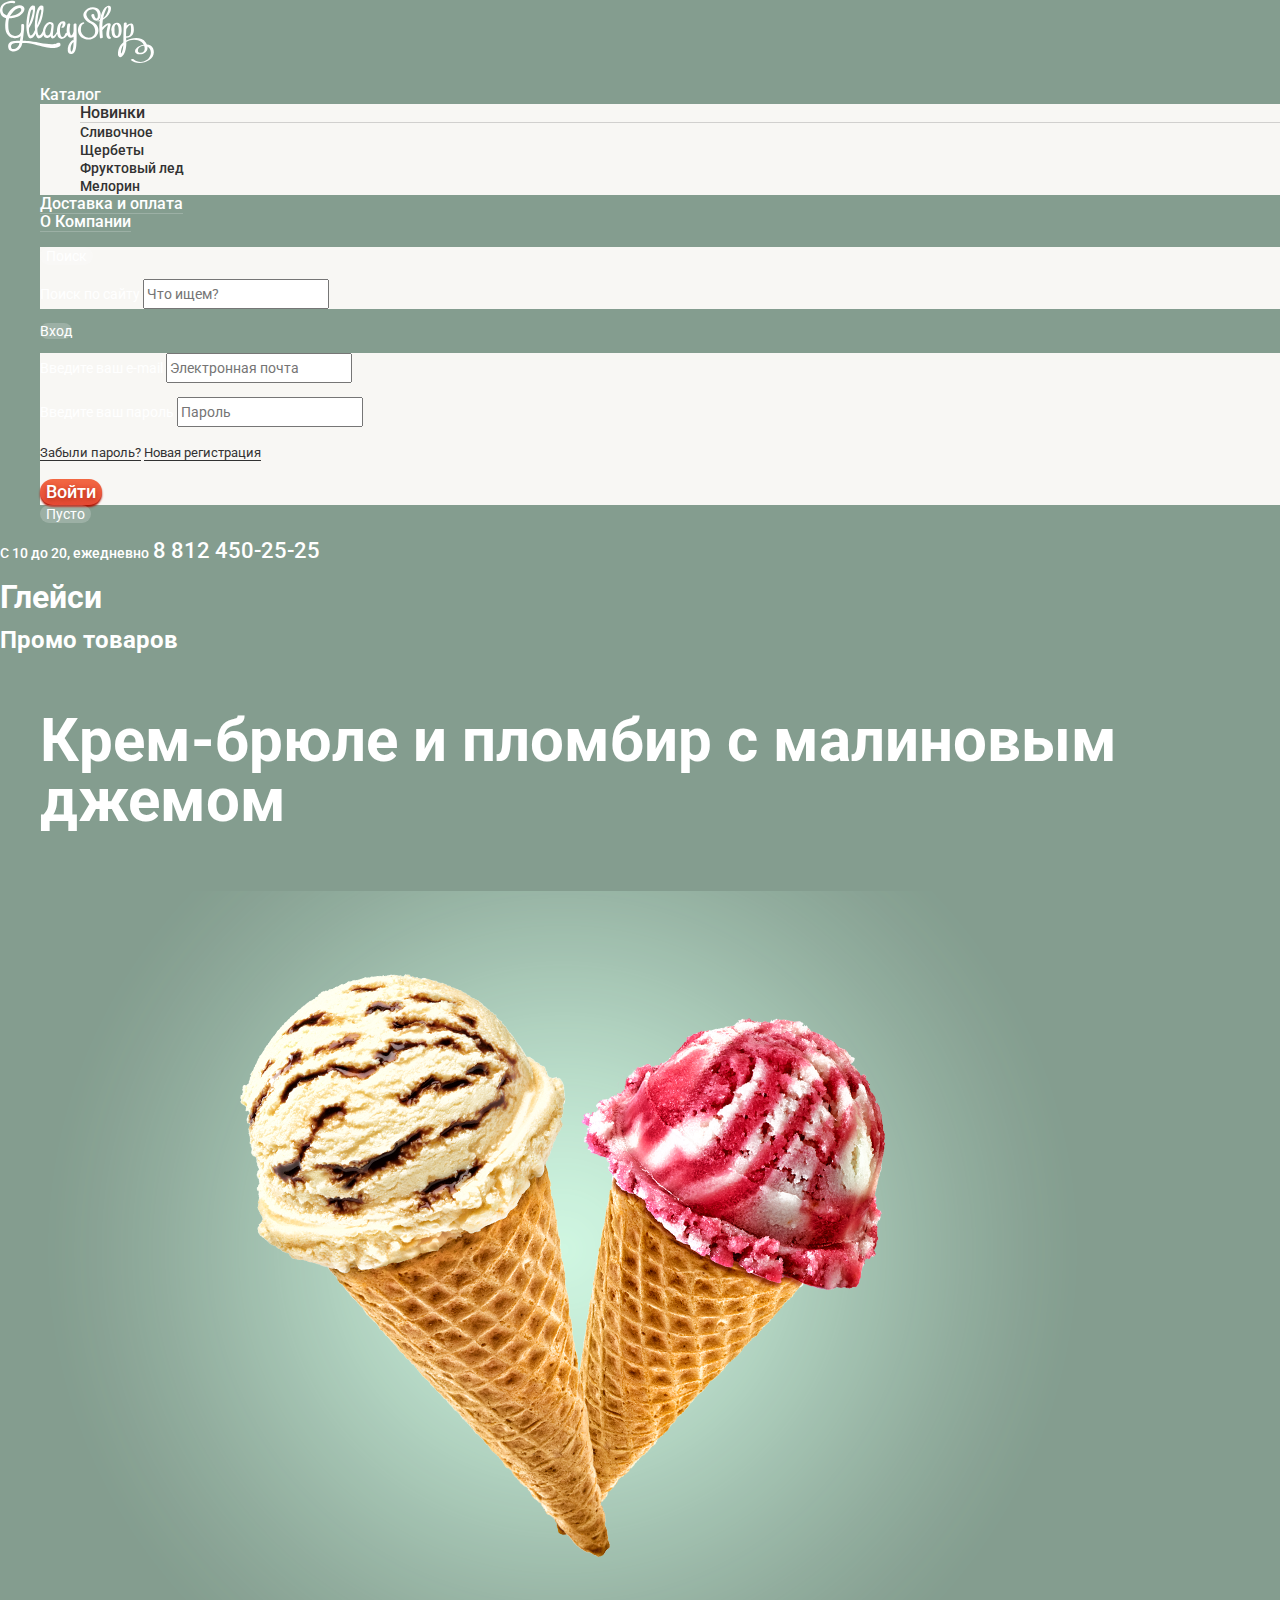
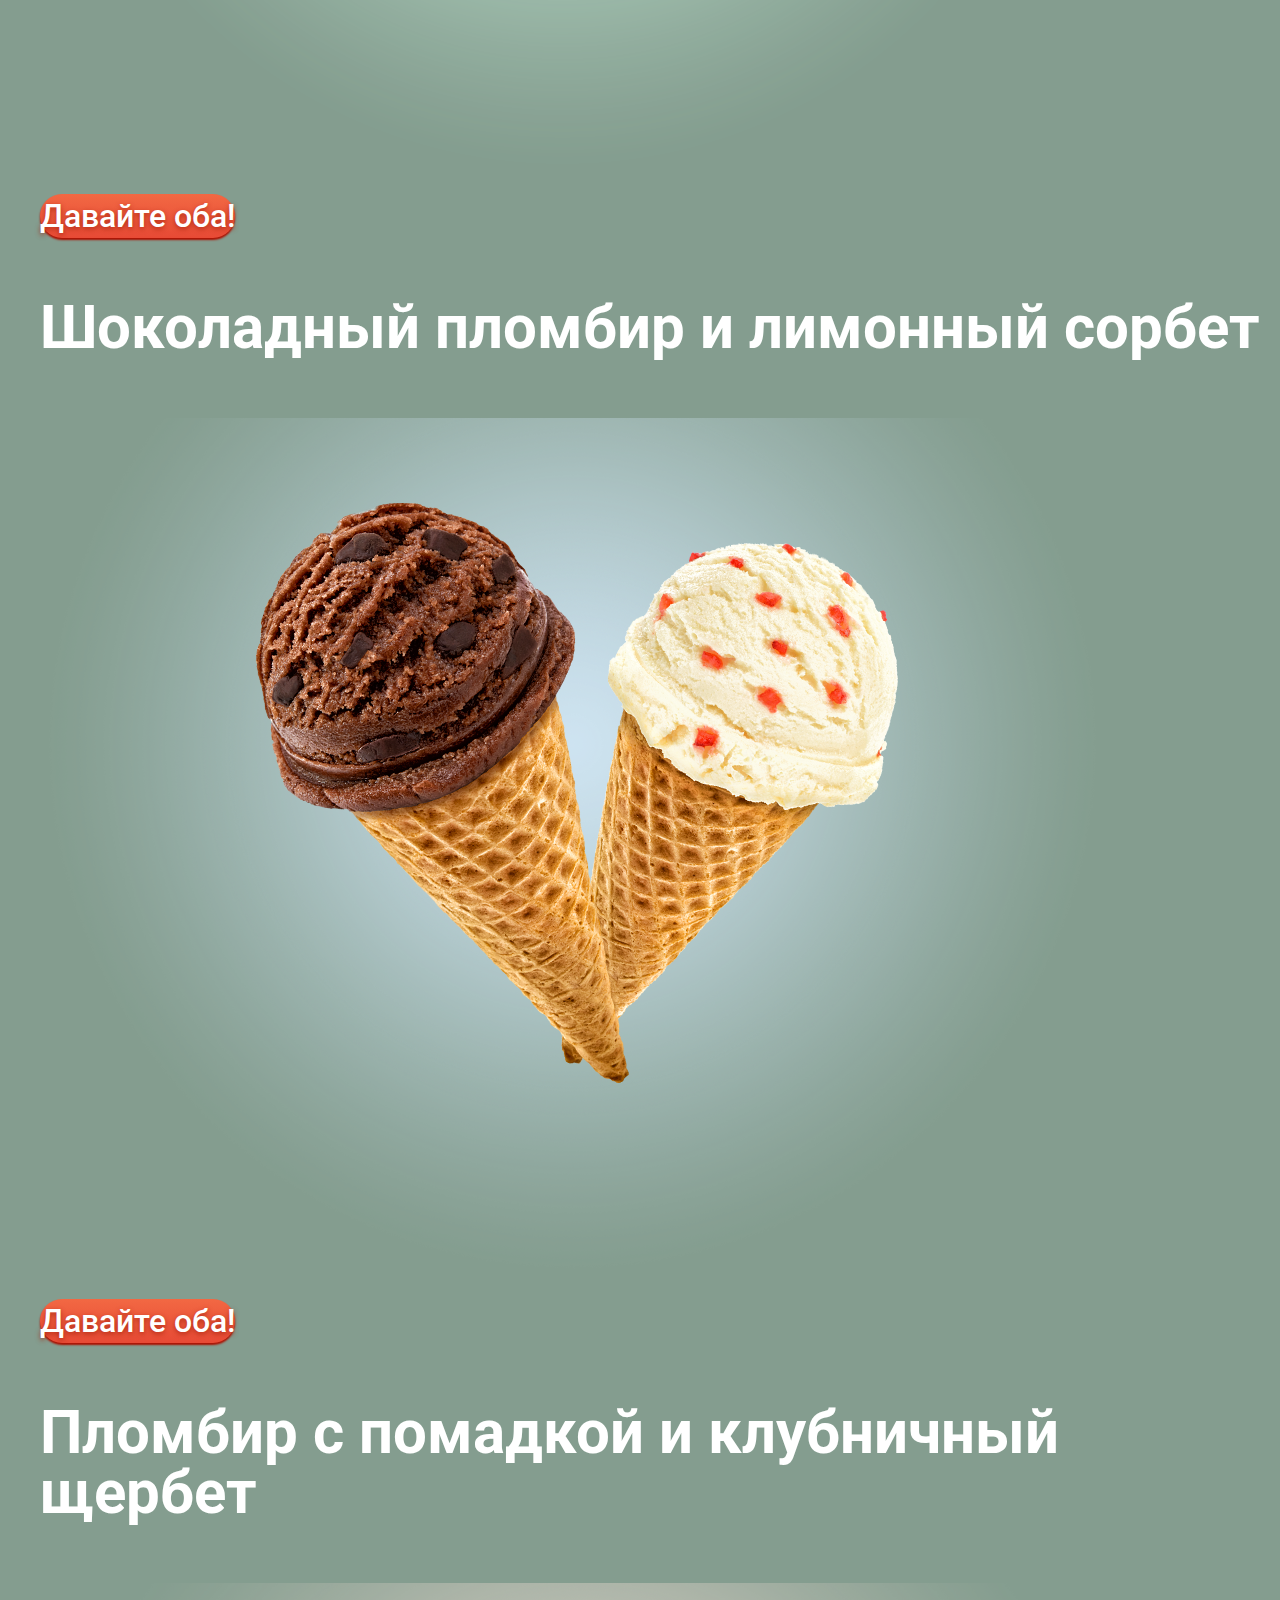
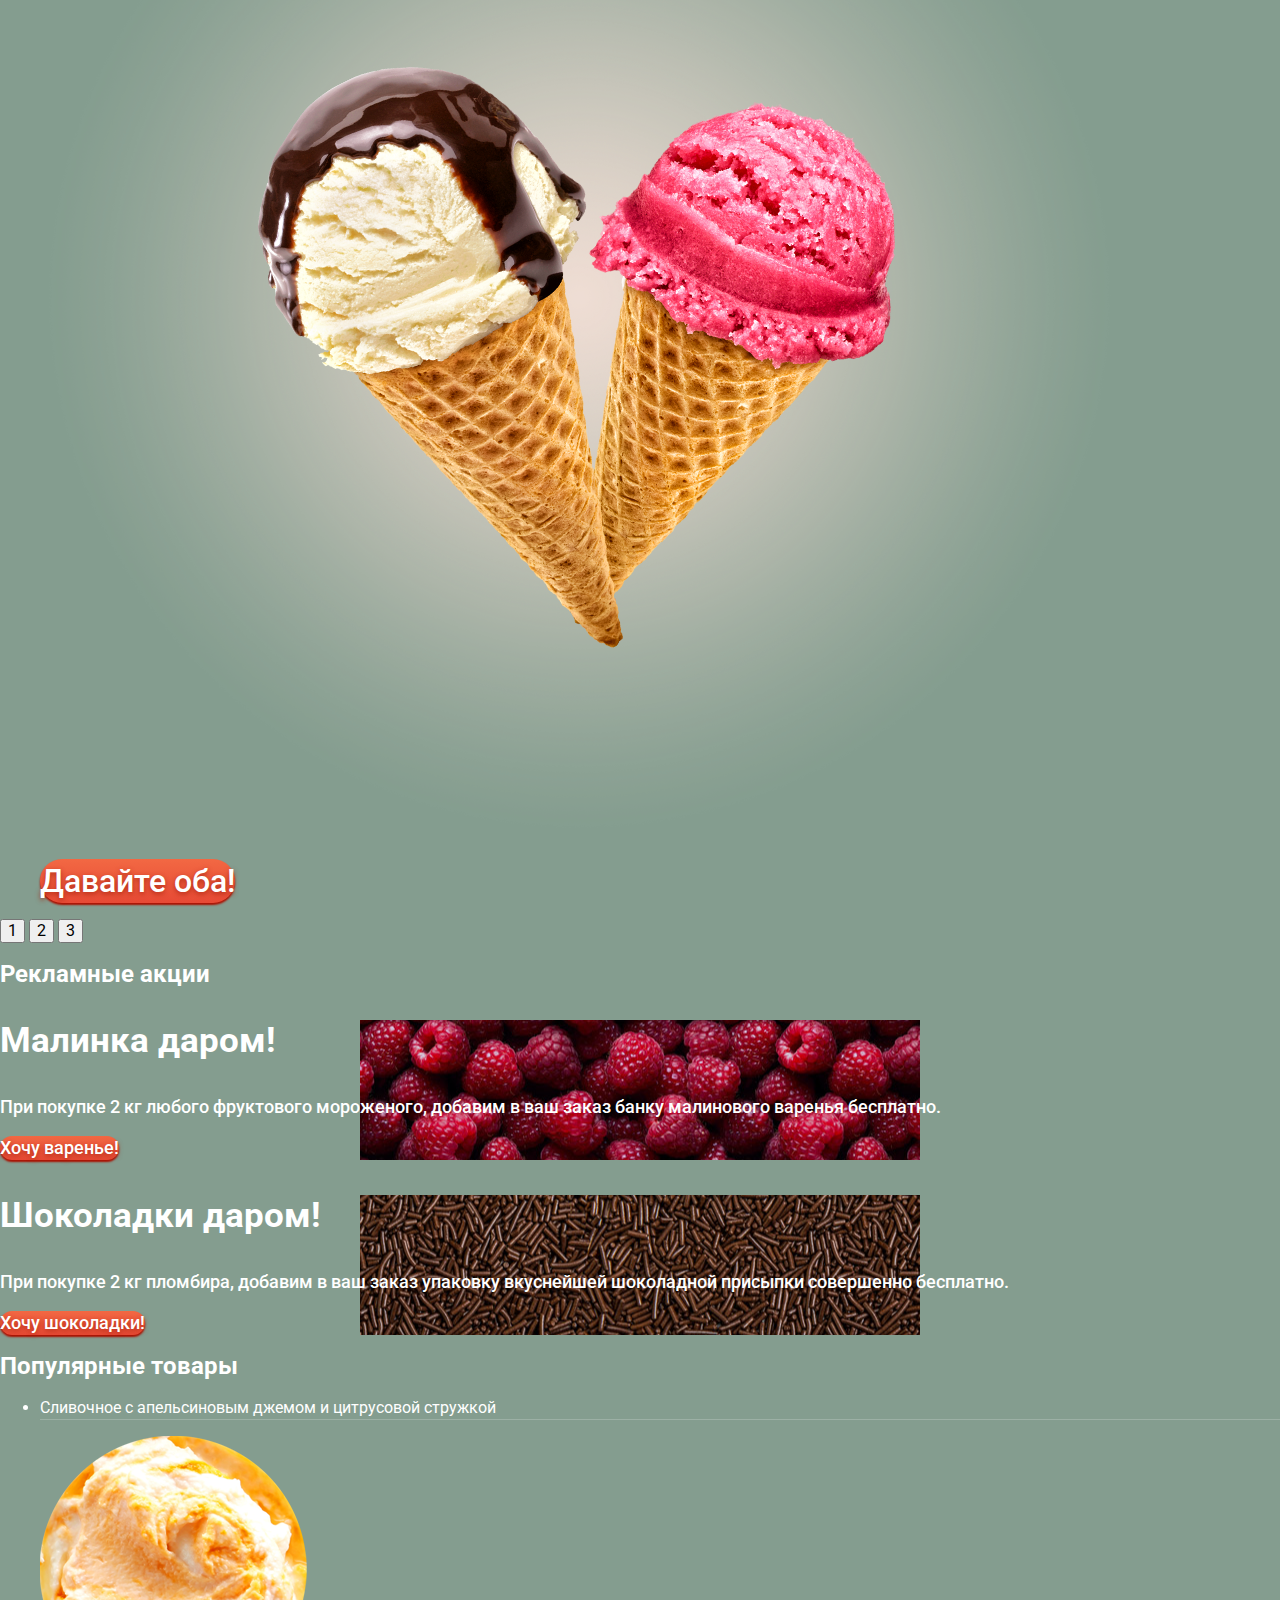
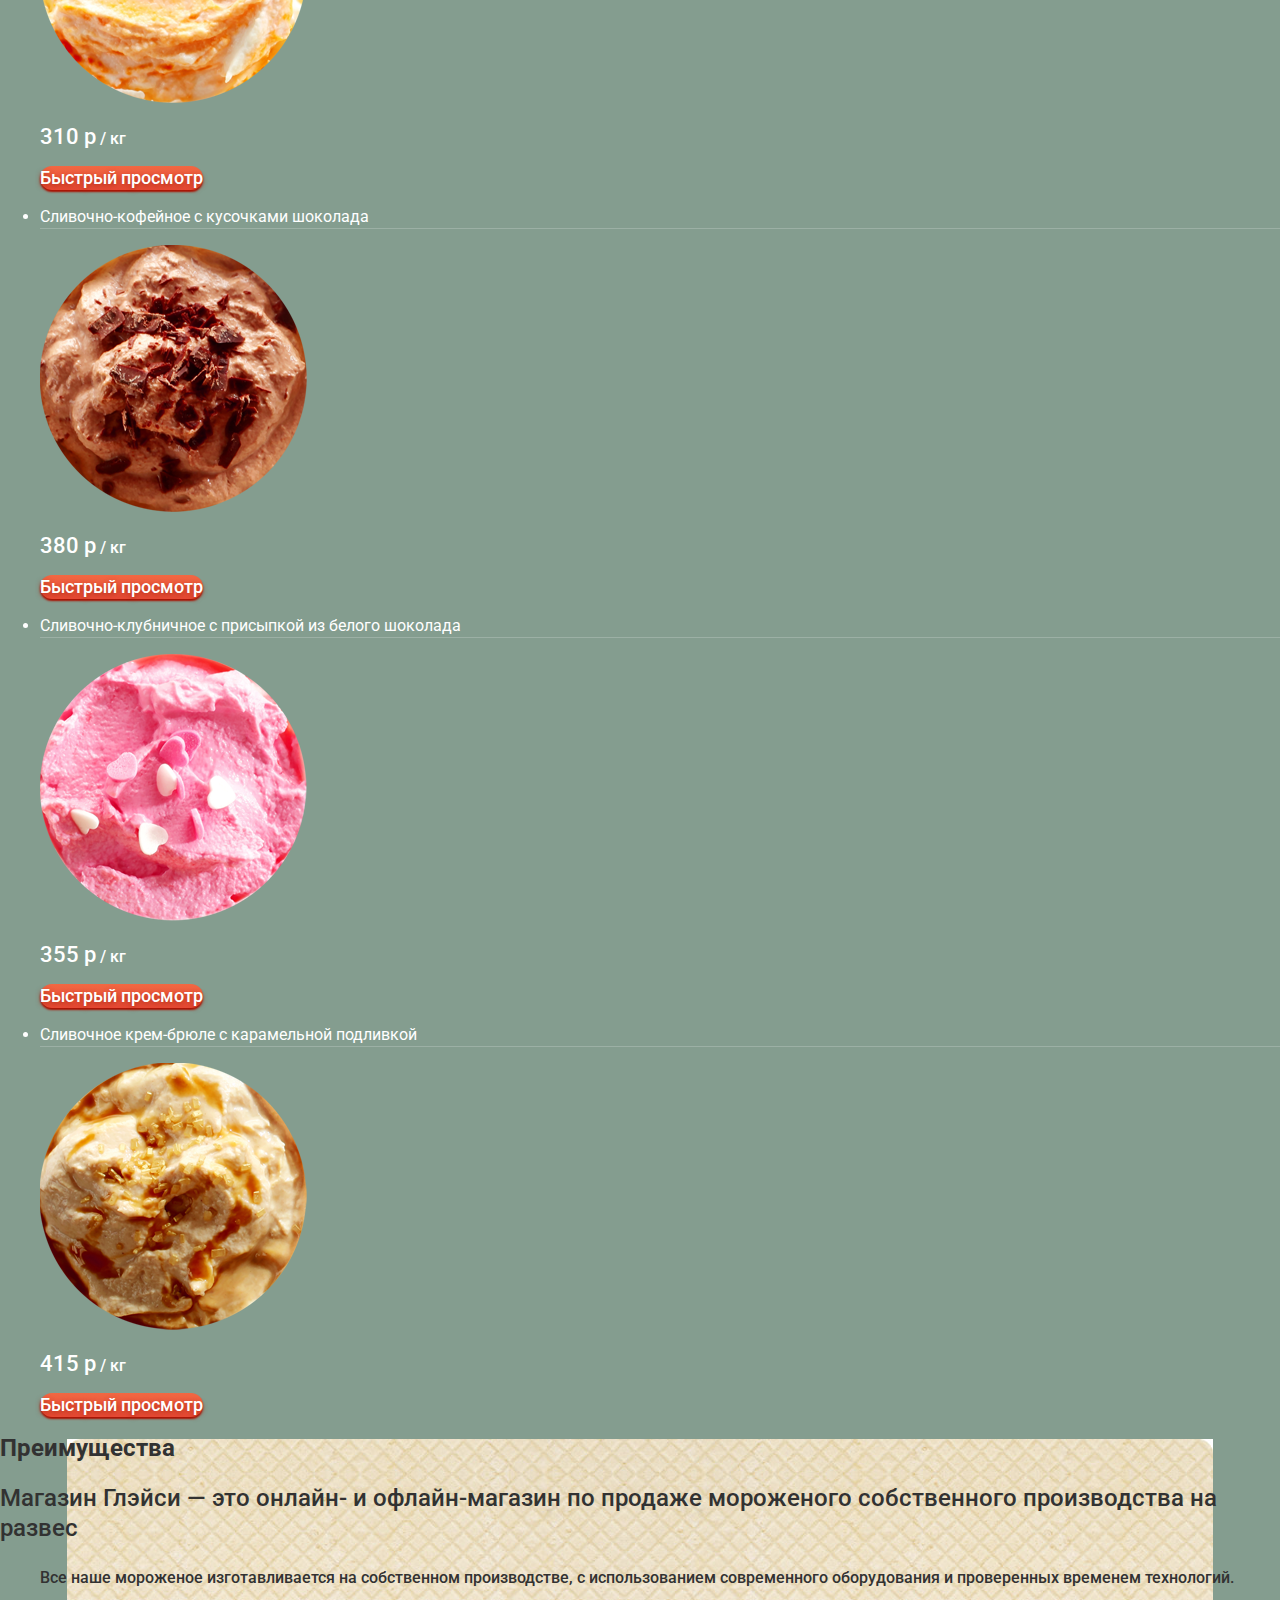
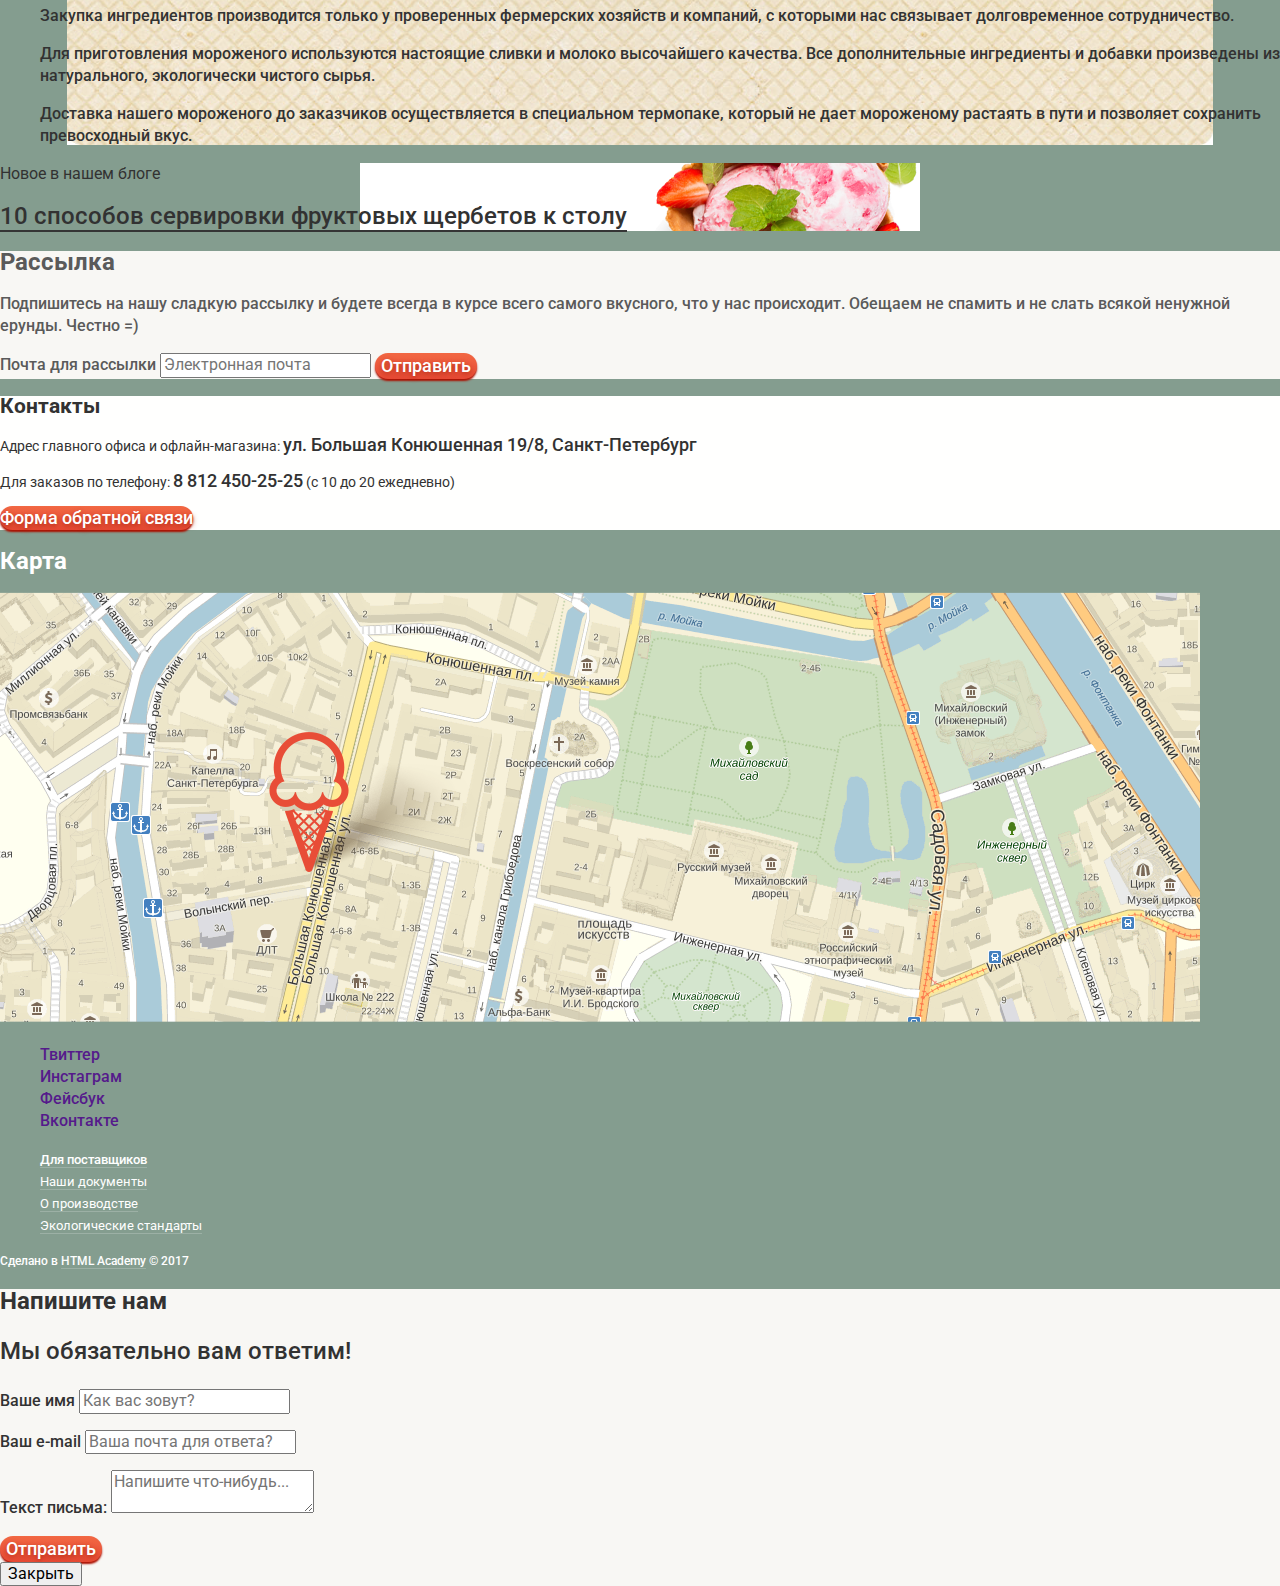
==== index.html @ fb6287eb "base style's for index.html" ====
<!DOCTYPE html>
<html lang="ru">
<head>
	<meta charset="UTF-8">
	<title>Глейси</title>
  <link href="https://fonts.googleapis.com/css?family=Roboto:400,500&amp;subset=cyrillic" rel="stylesheet"> 
  <link href="css/normalize.css" rel="stylesheet">
  <link href="css/style.css" rel="stylesheet">
</head>
<body>
	<header class="main-header">
    <a class="main-header-logo">
      <img src="img/svg/logo.svg" width="154" height="64" alt="Логотип сайта Глейси">
    </a>
    <nav class="main-menu">
      <ul class="site-navigation">
          <li>
            <a href="#">Каталог</a>
            <ul class="catalog-navigation">
              <li class="new">Новинки</li>
              <li><a href="#">Сливочное</a></li>
              <li><a href="#">Щербеты</a></li>
              <li><a href="#">Фруктовый лед</a></li>
              <li><a href="#">Мелорин</a></li>
            </ul>
          </li>
        <li><a href="#">Доставка и оплата</a></li>
        <li><a href="#">О Компании</a></li>
      </ul>
      <ul class="user-navigation">
        <li>
          <form class="search-form" action="#" method="get">
          <button class="button-search" type="submit">Поиск</button>
          <p>
            <label class="visually-hidden" for="site-search">Поиск по сайту</label>
            <input type="search" id="site-search" placeholder="Что ищем?" name="search">
          </p>
        </form>
        </li>
        <li>
          <a class="login-link" href="#">Вход</a>
          <form class="login-form" action="#" method="post">
            <p>
              <label class="visually-hidden" for="login-email">Введите ваш e-mail</label>
              <input type="email" id="login-email" name="e-mail" placeholder="Электронная почта">
            </p>
            <p>
              <label class="visually-hidden" for="login-password">Введите ваш пароль</label>
              <input type="password" id="login-password" name="password" placeholder="Пароль">
            </p>
            <p class="login-help">
              <a class="login-restore" href="#">Забыли пароль?</a>
              <a class="login-registr" href="#">Новая регистрация</a>
            </p>
            <button class="button" type="submit">Войти</button>
          </form>
        </li>
        <li><button class="button-cart" type="button">Пусто</button></li>
      </ul>
    </nav>
    <p class="phone-info">
      <span class="text-normal">С 10 до 20, ежедневно</span>
      <span class="text-uppercase">8 812 450-25-25</span>
    </p>
	</header>
  <main>
    <h1 class="visually-hidden">Глейси</h1>

    <section class="promo-slider">
      <h2 class="visually-hidden">Промо товаров</h2>
      <ul class="slider-list">
        <li class="slider-item">
          <h3>Крем-брюле и пломбир с малиновым джемом</h3>
          <p class="slider-image">
            <img src="img/icecream-slider-1.png" width="1045" height="881" alt="Изображение Крем-брюле и пломбира с малиновым джемом">
          </p>
          <a class="button" href="#">Давайте оба!</a>
        </li>
        <li class="slider-item">
          <h3>Шоколадный пломбир и лимонный сорбет</h3>
          <p class="slider-image">
            <img src="img/icecream-slider-2.png" width="1065" height="859" alt="Изображение Шоколадного пломбира и лимонного сорбета">
          </p>
          <a class="button" href="#">Давайте оба!</a>
        </li>
        <li class="slider-item">
          <h3>Пломбир с помадкой и клубничный щербет</h3>
          <p class="slider-image">
            <img src="img/icecream-slider-3.png" width="1079" height="854" alt="Изображение Пломбира с помадкой и клубничного щербета">
          </p>
          <a class="button" href="#">Давайте оба!</a>
        </li>
      </ul>
      <div class="slider-buttons">
        <button type="button" class="slider-button slider-button--active">
          <span class="visually-hidden">1</span>
        </button>
        <button type="button" class="slider-button">
          <span class="visually-hidden">2</span>
        </button>
        <button type="button" class="slider-button">
          <span class="visually-hidden">3</span>
        </button>
      </div>
    </section>

    <section class="advertising">
      <h2 class="visually-hidden">Рекламные акции</h2>

      <section class="advertising-raspberry">
        <h3>Малинка даром!</h3>
        <p class="advertising-info">
          При покупке 2 кг любого фруктового мороженого, добавим в ваш заказ банку малинового варенья бесплатно.
        </p>
        <a class="button" href="#">Хочу варенье!</a>
      </section>

      <section class="advertising-chocolate">
        <h3>Шоколадки даром!</h3>
        <p class="advertising-info">
          При покупке 2 кг пломбира, добавим в ваш заказ упаковку вкуснейшей шоколадной присыпки совершенно бесплатно.
        </p>
        <a class="button" href="#">Хочу шоколадки!</a>
      </section>

    </section>

    <section class="popular-items">
      <h2 class="visually-hidden">Популярные товары</h2>
      <ul class="popular-items-list">
        <li class="popular-item">
          <h3>Сливочное с апельсиновым джемом и цитрусовой стружкой</h3>
          <img src="img/popular-item-1.png" width="267" height="267" alt="Изображение мороженого">
          <p class="popular-item-info"> <span class="text-uppercase">310 р</span> / кг</p>
          <a class="hidden button" href="#">Быстрый просмотр</a>
        </li>
        <li class="popular-item">
          <h3>Сливочно-кофейное с кусочками шоколада</h3>
          <img src="img/popular-item-2.png" width="267" height="267" alt="Изображение мороженого">
          <p class="popular-item-info"> <span class="text-uppercase">380 р</span> / кг</p>
          <a class="hidden button" href="#">Быстрый просмотр</a>
        </li>
        <li class="popular-item">
          <h3>Сливочно-клубничное с присыпкой из белого шоколада</h3>
          <img src="img/popular-item-3.png" width="267" height="267" alt="Изображение мороженого">
          <p class="popular-item-info"> <span class="text-uppercase">355 р</span> / кг</p>
          <a class="hidden button" href="#">Быстрый просмотр</a>
        </li>
        <li class="popular-item">
          <h3>Сливочное крем-брюле с карамельной подливкой</h3>
          <img src="img/popular-item-4.png" width="267" height="267" alt="Изображение мороженого">
          <p class="popular-item-info"> <span class="text-uppercase">415 р</span> / кг</p>
          <a class="hidden button" href="#">Быстрый просмотр</a>
        </li>
      </ul>
    </section>

    <section class="features">
      <h2 class="visually-hidden">Преимущества</h2>
      <p class="features-title"> Магазин Глэйси — это онлайн- и офлайн-магазин по продаже мороженого собственного производства на развес</p>
      <ul class="features-list">
        <li class="features-item">
          <p class="features-info">Все наше мороженое изготавливается на собственном производстве, с использованием современного оборудования и проверенных временем технологий.</p>
        </li>
        <li class="features-item">
          <p class="features-info">Закупка ингредиентов  производится только у проверенных фермерских хозяйств и компаний, с которыми нас связывает долговременное сотрудничество.</p>
        </li>
        <li class="features-item">
          <p class="features-info">Для приготовления мороженого используются настоящие сливки и молоко высочайшего качества. Все дополнительные ингредиенты и добавки произведены из натурального, экологически чистого сырья.</p>
        </li>
        <li class="features-item">
          <p class="features-info">Доставка нашего мороженого до заказчиков осуществляется в специальном термопаке, который не дает мороженому растаять в пути и позволяет сохранить превосходный вкус.</p>
        </li>
      </ul>
    </section>

    <section class="news">
      <h3> Новое в нашем блоге</h3>
      <p class="news-item">
        <a href="#">10 способов сервировки фруктовых щербетов к столу</a>
      </p>
    </section>

    <section class="mailing">
      <h2 class="visually-hidden">Рассылка</h2>
      <p class="mailing-promo">
        Подпишитесь на нашу сладкую рассылку и будете всегда в курсе всего самого вкусного, что у нас происходит. Обещаем не спамить и не слать всякой ненужной ерунды. Честно =) 
      </p>
      <form class="mailing-form" action="#" method="post">
          <label class="visually-hidden" for="mailing-email">Почта для рассылки</label>
          <input type="email" id="mailing-email" name="e-mail" placeholder="Электронная почта">
        <button class="button" type="submit">Отправить</button>
      </form>
    </section>

    <section class="contacts">
      <h2 class="visually-hidden">Контакты</h2>
      <p class="contacts-address">
        Адрес главного офиса
        и офлайн-магазина:
        <span class="text-uppercase">ул. Большая Конюшенная 19/8, Санкт-Петербург</span>
      </p>
      <p class="contacts-phone">
        Для заказов по телефону:
        <span class="text-uppercase">8 812 450-25-25</span>
        (с 10 до 20 ежедневно)
      </p>
      <p class="feedback-button">
        <a class="button" href="#">Форма обратной связи</a>
      </p>
    </section>

    <section class="map">
      <h2 class="visually-hidden">Карта</h2>
      <p>
        <img src="img/map.png" width="1200" height="430" alt="Карта офиса и офлайн-магазина по адресу: ул. Большая Конюшенная 19/8, Санкт-Петербург">
      </p>
    </section>
  </main>
  <footer class="main-footer">

    <div class="footer-social">
      <ul>
        <li>
          <a href="">
            <span class="visually-hidden">Твиттер</span>
          </a>
        </li>
        <li>
          <a href="">
            <span class="visually-hidden">Инстаграм</span>
          </a>
        </li>
        <li>
          <a href="">
            <span class="visually-hidden">Фейсбук</span>
          </a>
        </li>
        <li>
          <a href="">
            <span class="visually-hidden">Вконтакте</span>
          </a>
        </li>
      </ul>
    </div>

    <div class="about-us">
      <ul>
        <li>
          <a class="heart" href="#">Для поставщиков</a>
        </li>
        <li>
          <a href="#">Наши документы</a>
        </li>
        <li>
          <a href="#">О производстве</a>
        </li>
        <li>
          <a href="#">Экологические стандарты</a>
        </li>
      </ul>
    </div>

    <p class="copyright">
      <span>Сделано в <a href="https://htmlacademy.ru">HTML Academy</a> © 2017</span>
    </p>

  </footer>

  <section class="modal modal-write-us">
    <h2 class="visually-hidden"> Напишите нам</h2>
    <p class="write-us-slogan">Мы обязательно вам ответим!</p>
    <form class="write-us-form" action="https://echo.htmlacademy.ru" method="post">
      <p>
        <label class="visually-hidden" for="write-us-name">Ваше имя</label>
        <input type="text" id="write-us-name" name="username" placeholder="Как вас зовут?">
      </p>
      <p>
        <label class="visually-hidden" for="write-us-email">Ваш e-mail</label>
        <input type="email" id="write-us-email" name="e-mail" placeholder="Ваша почта для ответа?">
      </p>
      <p>
        <label for="write-us-comment">Текст письма:</label>
            <textarea class="write-us-comment" id="write-us-comment" placeholder="Напишите что-нибудь..."></textarea>
      </p>
      <button class="button" type="submit">Отправить</button>
    </form>
    <button class="modal-close" type="button"><span class="visually-hidden">Закрыть</span></button>
  </section>
</body>
</html>
---- css/style.css ----
body {
	margin: 0;
	padding: 0;

	font-family: "Roboto", "Arial", sans-serif;
	font-size: 16px;
	line-height: 22px;
	font-weight: 500;
	color: #ffffff;

	background-color: #849d8f;
}

a {
	text-decoration: none;
}

.button {
  display: inline-block;

	font: inherit;
	font-size: 18px;
  font-weight: 500;
	line-height: 24px;
	text-align: center;
  vertical-align: middle;
	text-shadow: 0px 2px 5px rgba(160, 32, 11, 0.76);
	color: #ffffff;

	background-color: #eb573b;
	background-image: linear-gradient(to top, rgb(231,74,53) 0%, rgb(242,104,67) 100%);
	box-shadow: 0px 2px 2px 0px #ac1000;
  
  border: none;
	border-radius: 25px;

  box-sizing: border-box;
}

.button:focus,
.button:hover {
	background-color: #ef7661;
	background-image: linear-gradient(to top, #ec6f5e 0%, #f58669 100%);
	box-shadow: 0px 2px 2px 0px #ac1000;
}

.button:active {
	background-color: #eb573b;
	background-image: linear-gradient(to top, rgb(242,104,67) 0%, rgb(231,74,53) 100%);
  box-shadow: inset 0px 2px 2px 0px #942718;
}

.site-navigation,
.user-navigation,
.catalog-navigation {
  list-style: none;
}

.site-navigation a,
.user-navigation a {
  color: #ffffff;
}

.site-navigation {
  font-size: 16px;
  line-height: 18px;
}

.site-navigation a {
  border-bottom: 1px solid rgba(255, 255, 255, 0.2);
}

.site-navigation a:hover,
.site-navigation a:focus {
  color: #333333;
  background-color: #f7f6f3;
  border-radius: 13px;
  border-bottom: none;
}

.site-navigation a:active {
  color: #333333;
  background-color: #ededed;
  border-radius: 13px;
  border-bottom: none;
  box-shadow: inset 0px 2px 1px 0px #696969;
}

.site-navigation .current {
  color: #ffffff;
  background-color: #d07058;
  border-radius: 13px;
  border-bottom: none;
}

.catalog-navigation {
  background-color: #f8f7f4;
}

.catalog-navigation a {
  font-size: 14px;
  line-height: 16px;
  color: #323232;

  border-bottom: none;
}

.catalog-navigation a:hover,
.catalog-navigation a:focus {
  background-color: #fbded7;
}

.catalog-navigation a:active {
  background-color: #f6b5a5;
  box-shadow: none;
}

.catalog-navigation .new {
  color: #323232;
  border-bottom: 1px solid #d1d0ce;
}

.user-navigation {
  font-size: 14px;
  line-height: 16px;
  font-weight: 400;
}

.user-navigation input {
  font: inherit;
  font-size: 14px;
  line-height: 24px;
  color: #323232;
}

.search-form {
  background-color: #f8f7f4;
}

.login-form {
  background-color: #f8f7f4;
}

.login-help a{
  font-size: 13px;
  line-height: 24px;
  color: #323232;
  border-bottom: 1px solid #323232;
}

.button-search,
.login-link,
.button-cart {
  color: #ffffff;
  background-color: rgba(255, 255, 255, 0.2);
  border: none;
  border-radius: 13px;
}

.button-search:hover,
.login-link:hover,
.button-cart:hover,
.button-search:focus,
.login-link:focus,
.button-cart:focus {
  color: #323232;
  background-color: #f8f7f4;
}

.text-normal {
  font-size: 14px;
  line-height: 16px;
}

.text-uppercase {
  font-size: 22px;
  line-height: 24px;
}

.promo-slider h3 {
  font-size: 60px;
  line-height: 60px;
}

.promo-slider .button {
  font-size: 32px;
  line-height: 44px;
}
.slider-list {
  list-style: none;
}

.advertising h3 {
  font-size: 35px;
  line-height: 41px;
}

.advertising-raspberry {
  background-image: url("../img/raspberry-bg.jpg");
  background-repeat: no-repeat;
  background-position: center;
}

.advertising-chocolate {
  background-image: url("../img/chocolate-bg.jpg");
  background-repeat: no-repeat;
  background-position: center;
}
.advertising-info {
  font-size: 18px;
  line-height: 22px;
}

.popular-items h3{
  font-size: 16px;
  line-height: 22px;
  font-weight: 400;
  border-bottom: 1px solid rgba(255, 255, 255, 0.2);
}

.features {
  color: #323232;
  background-image: url("../img/waffle-bg-pattern.jpg");
  background-repeat: no-repeat;
  background-position: center;
}

.features-title {
  font-size: 24px;
  line-height: 30px;
}

.features-list{
  list-style: none;
}

.news {
  background-image: url("../img/strawberry-bg.png");
  background-repeat: no-repeat;
  background-position: center;
}
.news h3 {
  font-size: 16px;
  font-weight: 400;
  line-height: 22px;
  color: #323232;
}

.news-item a {
  font-size: 24px;
  line-height: 30px;
  color: #323232;
  border-bottom: solid 2px #353535;
}

.news-item a:hover,
.news-item a:focus {
  color: #e84d37;
  border-bottom-color: rgba(232, 77, 55, 0.3);
}

.news-item a:active {
  color: #e84d37;
  border-bottom-color: rgba(232, 77, 55, 0.3);
}

.mailing {
  color: #5a5a5a;
  background-color: #f8f7f4;
}

.contacts {
  font-size: 14px;
  font-weight: 400;
  line-height: 20px;
  
  color: #323232;
  background-color: #fffffe;
}

.contacts .text-uppercase {
  font-size: 18px;
  font-weight: 500;
  line-height: 22px;
}

.main-footer ul {
  list-style: none;
}

.about-us a {
  font-size: 13px;
  font-weight: 400;
  line-height: 18px;
  color: #ffffff;

  border-bottom: 1px solid rgba(255, 255, 255, 0.2);

}

.about-us a:hover,
.about-us a:focus {
  color: #ffbc9e;
  border-bottom: 1px solid rgba(255, 188, 158, 0.3);
}

.about-us a:active {
  color: #ffbc9e;
  border-bottom: 1px solid rgba(255, 188, 158, 0.3);
}

.about-us a.heart {
  font-weight: 500;
}

.copyright {
  font-size: 12px;
  line-height: 18px;
}

.copyright a {
  color: #fefefe;
  border-bottom: 1px solid rgba(254, 254, 254, 0.2);
}

.copyright a:hover,
.copyright a:focus {
  color: #ffbc9e;
  border-bottom: 1px solid rgba(255, 188, 158, 0.3);
}

.copyright a:active {
  color: #ffbc9e;
  border-bottom: 1px solid rgba(255, 188, 158, 0.3);
}

.modal-write-us {
  font-size: 16px;
  line-height: 24px;
  color: #323232;
  background-color: #f8f7f4;
}

.write-us-slogan {
  font-size: 24px;
  line-height: 28px;
}
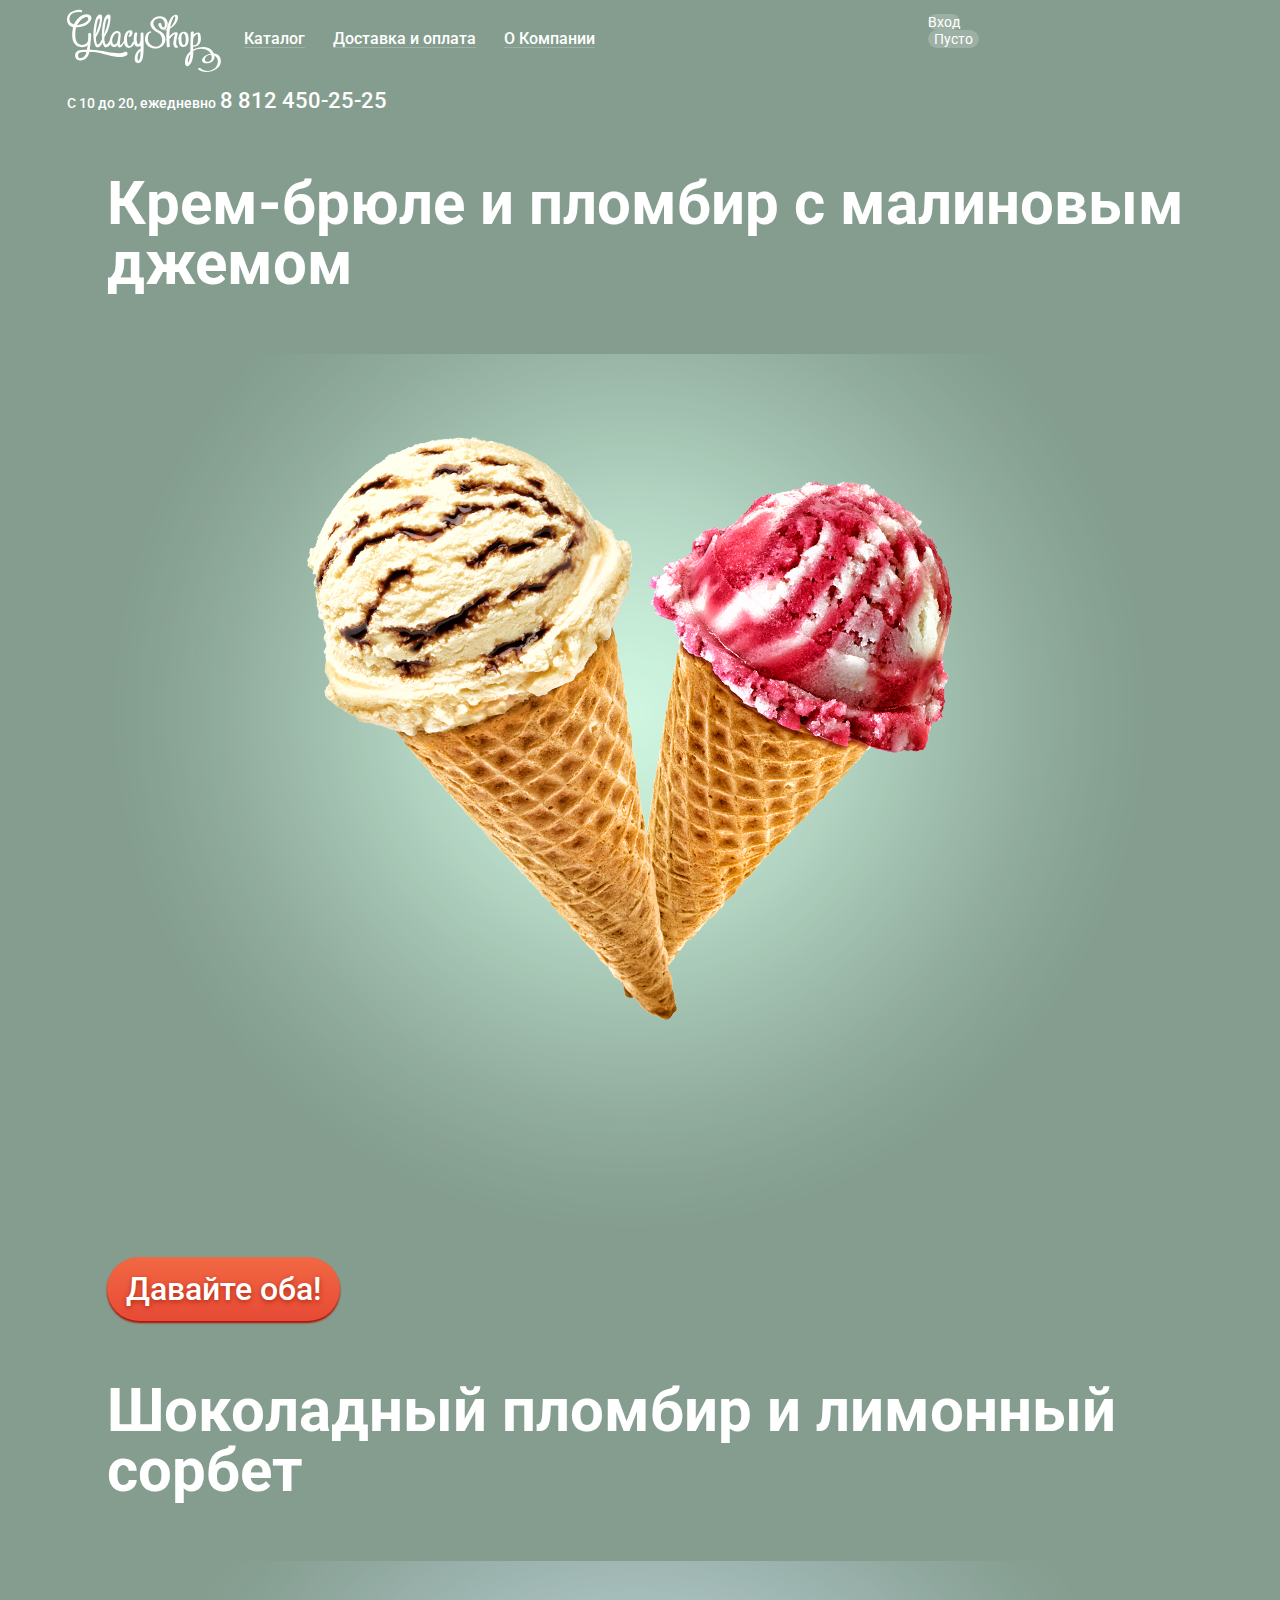
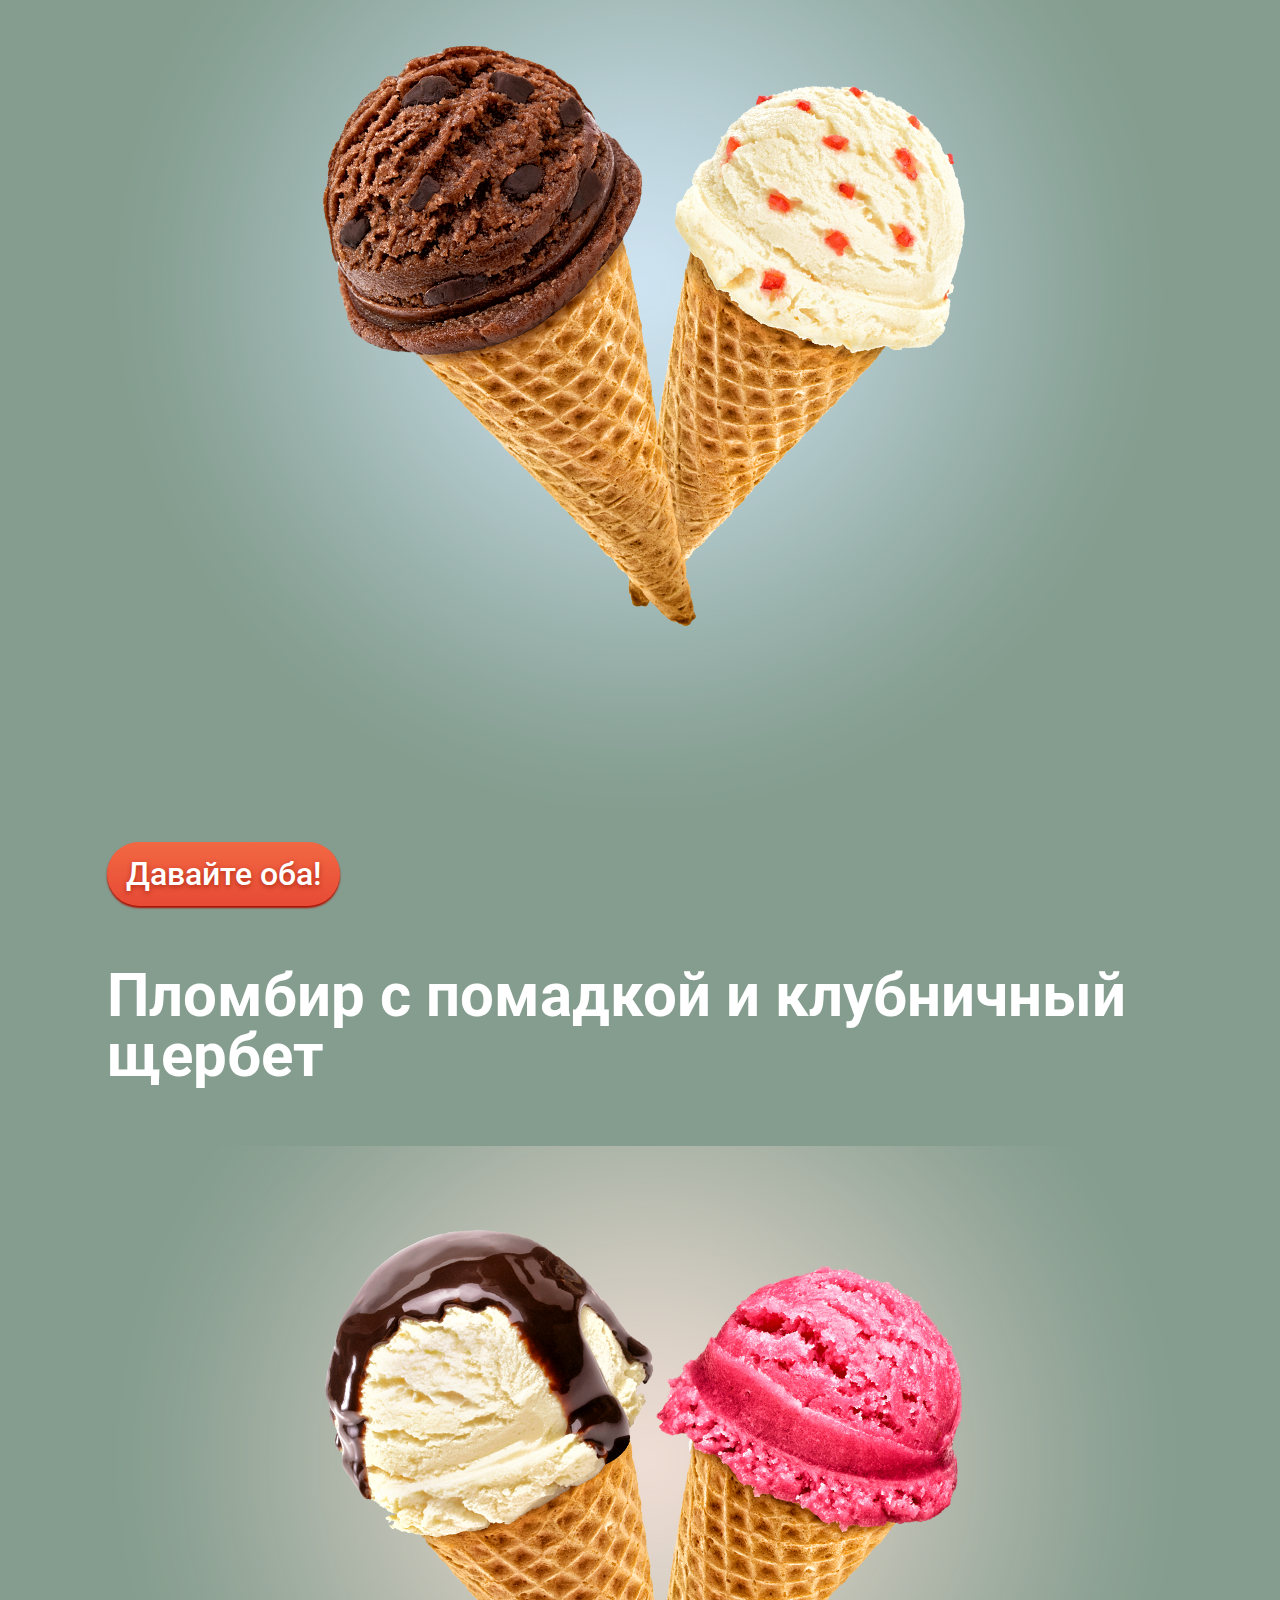
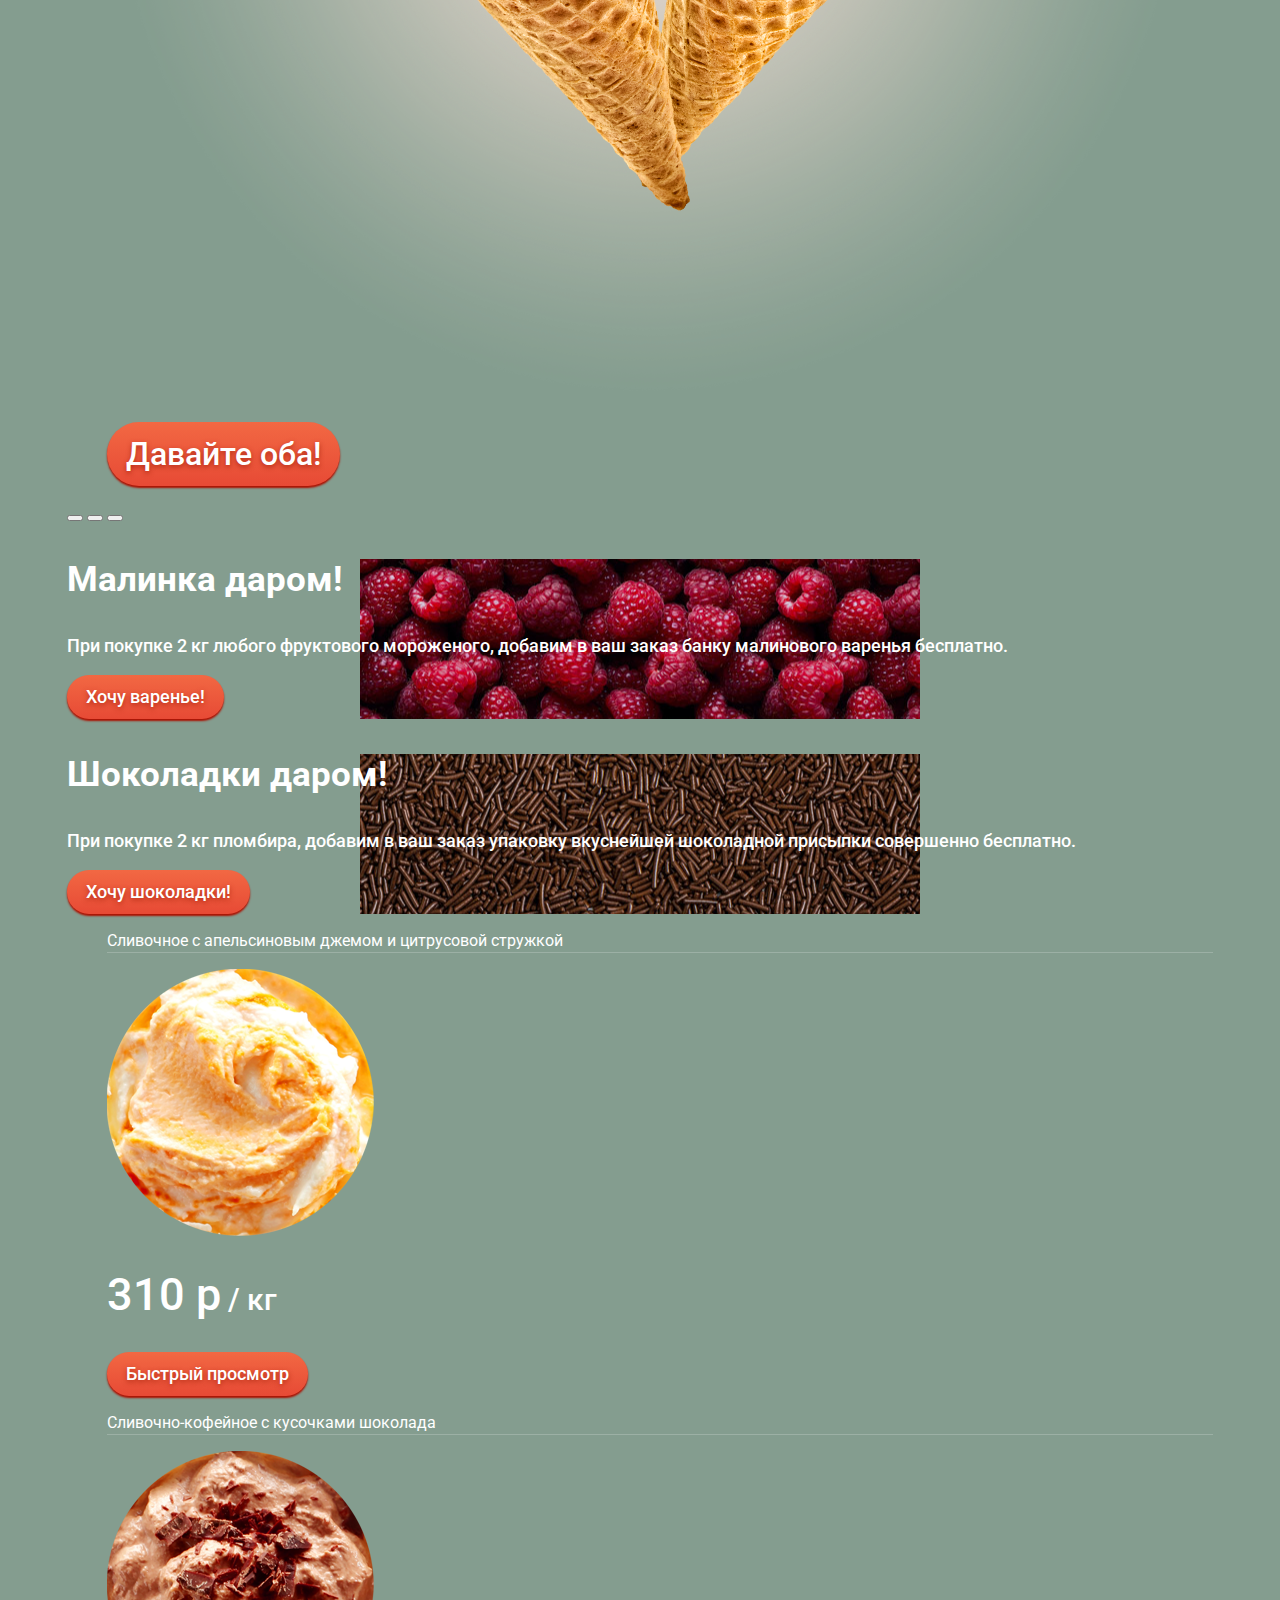
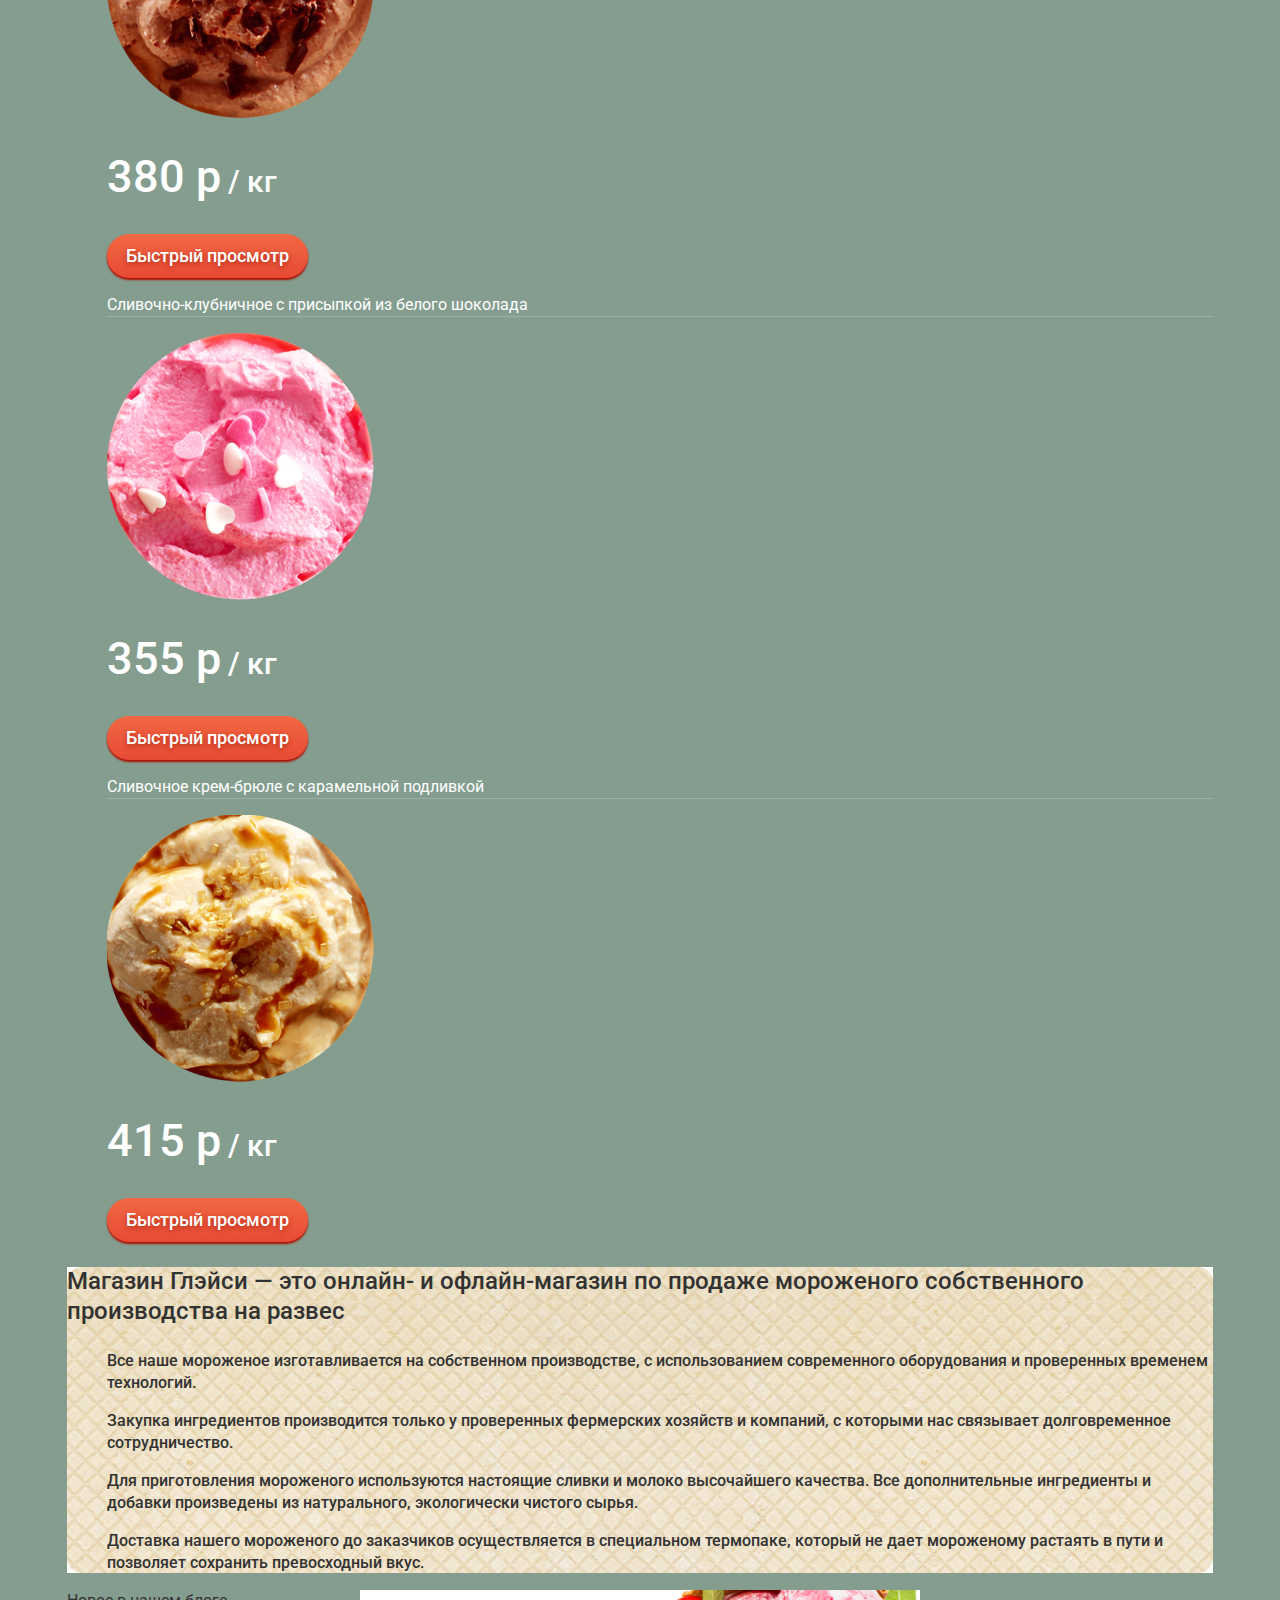
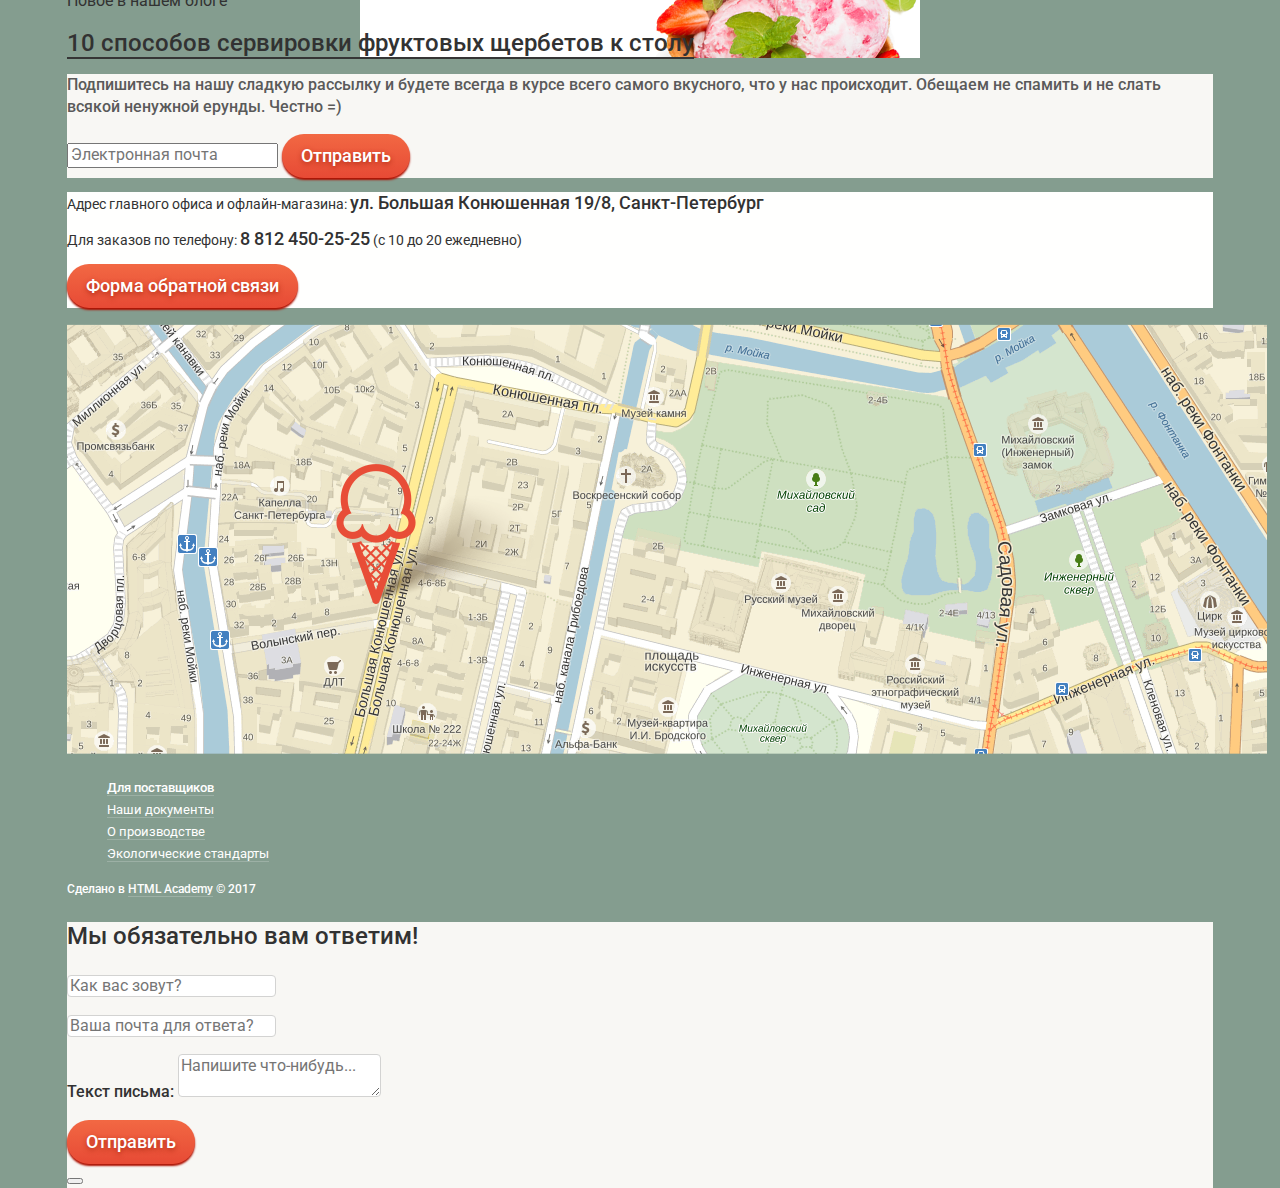
==== commit 8456b37e: "styled site-navigation with popup" ====
--- a/index.html
+++ b/index.html
@@ -7,19 +7,19 @@
   <link href="css/normalize.css" rel="stylesheet">
   <link href="css/style.css" rel="stylesheet">
 </head>
-<body>
+<body class="container">
 	<header class="main-header">
-    <a class="main-header-logo">
+    <nav class="main-navigation">
+      <a class="main-header-logo">
       <img src="img/svg/logo.svg" width="154" height="64" alt="Логотип сайта Глейси">
-    </a>
-    <nav class="main-menu">
+      </a>
       <ul class="site-navigation">
-          <li>
-            <a href="#">Каталог</a>
+          <li class="catalog-button">
+            <a href="catalog.html">Каталог</a>
             <ul class="catalog-navigation">
               <li class="new">Новинки</li>
               <li><a href="#">Сливочное</a></li>
-              <li><a href="#">Щербеты</a></li>
+              <li><a href="#" class="current">Щербеты</a></li>
               <li><a href="#">Фруктовый лед</a></li>
               <li><a href="#">Мелорин</a></li>
             </ul>
--- a/css/style.css
+++ b/css/style.css
@@ -15,8 +15,33 @@
 	text-decoration: none;
 }
 
+.visually-hidden:not(:focus):not(:active),
+input[type="checkbox"].visually-hidden,
+input[type="radio"].visually-hidden {
+  position: absolute;
+
+  width: 1px;
+  height: 1px;
+  margin: -1px;
+  border: 0;
+  padding: 0;
+
+  white-space: nowrap;
+
+  clip-path: inset(100%);
+  clip: rect(0, 0, 0, 0);
+  overflow: hidden;
+}
+
+.container {
+  width: 1146px;
+  margin: 0 auto;
+  padding: 0 27px;
+}
+
 .button {
   display: inline-block;
+  padding: 10px 19px;
 
 	font: inherit;
 	font-size: 18px;
@@ -32,7 +57,7 @@
 	box-shadow: 0px 2px 2px 0px #ac1000;
   
   border: none;
-	border-radius: 25px;
+	border-radius: 50px;
 
   box-sizing: border-box;
 }
@@ -50,6 +75,29 @@
   box-shadow: inset 0px 2px 2px 0px #942718;
 }
 
+.main-navigation {
+  display: flex;
+  justify-content: space-between;
+}
+
+.user-navigation {
+  width: 293px;
+}
+/*Временные стили для выравнивания сетки*/
+.search-form {
+  display: none;
+}
+.login-form {
+  display: none;
+}
+/*Временные стили для выравнивания сетки*/
+
+.main-header-logo {
+  width: 154px;
+  height: 64px;
+  padding-top: 9px;
+}
+
 .site-navigation,
 .user-navigation,
 .catalog-navigation {
@@ -62,16 +110,57 @@
 }
 
 .site-navigation {
+  position: relative;
+  display: flex;
+  align-items: center;
+  width: 675px;
+  margin: 0;
+  margin-top: 5px;
+  padding: 0;
+  padding-left: 10px;
   font-size: 16px;
   line-height: 18px;
 }
 
 .site-navigation a {
-  border-bottom: 1px solid rgba(255, 255, 255, 0.2);
-}
-
+  padding-top: 7px;
+  padding-right: 12px;
+  padding-bottom: 7px;
+  padding-left: 13px;
+  box-sizing: border-box;
+}
+
+.site-navigation > li {
+  position: relative;
+  margin-right: 3px;
+}
+
+.site-navigation > li:last-child {
+  margin-right: 0;
+}
+
+.site-navigation > li::after {
+  content: "";
+
+  position: absolute;
+  right: 12px;
+  bottom: 0;
+  left: 13px;
+
+  height: 1px;
+
+  background-color: rgba(255, 255, 255, 0.2);
+}
+
+li.catalog-button::after {
+  bottom: 14px;
+}
+
+.catalog-button:hover > a,
+.catalog-button:focus > a,
 .site-navigation a:hover,
 .site-navigation a:focus {
+  font-weight: 500;
   color: #333333;
   background-color: #f7f6f3;
   border-radius: 13px;
@@ -79,6 +168,7 @@
 }
 
 .site-navigation a:active {
+  font-weight: 500;
   color: #333333;
   background-color: #ededed;
   border-radius: 13px;
@@ -86,38 +176,78 @@
   box-shadow: inset 0px 2px 1px 0px #696969;
 }
 
-.site-navigation .current {
+.site-navigation .current,
+.site-navigation .current:hover,
+.site-navigation .current:focus,
+.site-navigation .current:active {
   color: #ffffff;
   background-color: #d07058;
-  border-radius: 13px;
   border-bottom: none;
+  box-shadow: none;
 }
 
 .catalog-navigation {
+  display: none;
+  position: absolute;
+  top: 45px;
+  left: -6px;
+  padding: 0;
+  padding-bottom: 4px;
+  margin: 0;
   background-color: #f8f7f4;
+  border-radius: 5px;
+  box-shadow: 0px 20px 20px 0px rgba(0, 0, 0, 0.4);
 }
 
 .catalog-navigation a {
+  display: block;
+  width: 143px;
+  padding: 0;
+  padding-top: 8px;
+  padding-right: 19px;
+  padding-bottom: 7px;
+  padding-left: 19px;
   font-size: 14px;
   line-height: 16px;
-  color: #323232;
-
+  text-align: left;
+  color: #323232;
+  
+  border-radius: 0;
   border-bottom: none;
 }
 
 .catalog-navigation a:hover,
 .catalog-navigation a:focus {
   background-color: #fbded7;
+  border-radius: 0;
 }
 
 .catalog-navigation a:active {
   background-color: #f6b5a5;
+  border-radius: 0;
   box-shadow: none;
 }
 
 .catalog-navigation .new {
-  color: #323232;
+  margin-right: 9px;
+  margin-left: 6px;
+  margin-bottom: 3px;
+  padding-top: 10px;
+  padding-bottom: 10px;
+  padding-left: 13px;
+  font-size: 14px;
+  line-height: 16px;
+  color: #000000;
   border-bottom: 1px solid #d1d0ce;
+}
+
+.catalog-button {
+  padding-top: 14px;
+  padding-bottom: 14px;
+}
+
+.catalog-button:hover .catalog-navigation {
+  display: block;
 }
 
 .user-navigation {
@@ -167,6 +297,30 @@
   background-color: #f8f7f4;
 }
 
+.cart {
+  background-color: #f8f7f4;
+}
+
+.cart-item {
+  color: #323232
+}
+
+.cart-items {
+  list-style: none;
+  border-bottom: 1px solid #cacac7;
+}
+
+.cart-item .text-graycolor {
+  color: #999999;
+}
+
+.cart-sum p {
+  font-size: 15px;
+  font-weight: 500;
+  line-height: 18px;
+  color: #323232;
+}
+
 .text-normal {
   font-size: 14px;
   line-height: 16px;
@@ -217,6 +371,21 @@
   font-weight: 400;
   border-bottom: 1px solid rgba(255, 255, 255, 0.2);
 }
+.popular-items-list,
+.catalog-list {
+  list-style: none;
+}
+
+.popular-items-list p,
+.catalog-list p {
+  font-size: 30px;
+  line-height: 45px;
+}
+.popular-items-list .text-uppercase,
+.catalog-list .text-uppercase {
+  font-size: 45px;
+  line-height: 45px;
+}
 
 .features {
   color: #323232;
@@ -253,12 +422,15 @@
   border-bottom: solid 2px #353535;
 }
 
+.login-help a:hover,
+.login-help a:focus,
 .news-item a:hover,
 .news-item a:focus {
   color: #e84d37;
   border-bottom-color: rgba(232, 77, 55, 0.3);
 }
 
+.login-help a:active,
 .news-item a:active {
   color: #e84d37;
   border-bottom-color: rgba(232, 77, 55, 0.3);
@@ -284,6 +456,114 @@
   line-height: 22px;
 }
 
+.breadcrumbs {
+  font-size: 14px;
+  line-height: 16px;
+  list-style: none;
+}
+
+.breadcrumbs a {
+  color: #ffffff;
+  border-bottom: 1px solid rgba(255, 255, 255, 0.2);
+}
+
+.breadcrumbs a:hover,
+.breadcrumbs a:focus {
+  color: #ffbc9e;
+  border-bottom: 1px solid rgba(255, 188, 158, 0.3);
+}
+
+.breadcrumbs a:active {
+  color: #ffbc9e;
+  border-bottom: 1px solid rgba(255, 188, 158, 0.3);
+}
+
+.breadcrumbs .current-bc,
+.breadcrumbs .current-bc:hover,
+.breadcrumbs .current-bc:focus,
+.breadcrumbs .current-bc:active {
+  color: #ffffff;
+  border-bottom: none;
+}
+
+.page-title {
+  font-size: 35px;
+  line-height: 41px;
+}
+
+.filter-form ul {
+  list-style: none;
+}
+
+.filter-form fieldset {
+  border: none;
+}
+
+.filter-form legend {
+  font-size: 14px;
+  line-height: 16px;
+}
+
+.filter-form label {
+  line-height: 18px;
+}
+
+.filter-form select {
+  color: #ffffff;
+  background-color: rgba(255, 255, 255, 0.2);
+  border-radius: 13px;
+}
+
+.filter-form select:hover,
+.filter-form select:focus {
+  color: #000000;
+}
+
+.button-sort {
+  font-size: 14px;
+  line-height: 16px;
+  color: #ffffff;
+  background-color: rgba(255, 255, 255, 0.2);
+  border: 1px solid #ffffff;
+  border-radius: 11px;
+}
+
+.button-sort:focus,
+.button-sort:hover {
+  color: #323232;
+  background-color: rgba(255, 255, 255, 1);
+}
+
+.button-sort:active {
+  background-color: #eaeaea;
+  box-shadow: inset 0px 2px 1px 0px #696969;
+}
+
+.catalog h3 {
+  font-size: 16px;
+  line-height: 22px;
+  font-weight: 400;
+  border-bottom: 1px solid rgba(255, 255, 255, 0.2);
+}
+
+.pagination-list {
+  list-style: none;
+}
+
+.pagination-item a {
+  color: #ffffff;
+}
+
+.pagination-item a:focus,
+.pagination-item a:hover {
+  background-color: rgba(255, 255, 255, 0.2);
+}
+
+.pagination-item a:active {
+  color: #000000;
+  background-color: #ffffff;
+}
+
 .main-footer ul {
   list-style: none;
 }
@@ -293,9 +573,7 @@
   font-weight: 400;
   line-height: 18px;
   color: #ffffff;
-
   border-bottom: 1px solid rgba(255, 255, 255, 0.2);
-
 }
 
 .about-us a:hover,
@@ -341,6 +619,33 @@
   background-color: #f8f7f4;
 }
 
+.login-form input,
+.search-form input,
+.modal-write-us input,
+.modal-write-us textarea {
+  border-radius: 4px;
+  border: 1px solid #d3d3d2; 
+  /*Бордер потом можно компенсировать паддингами*/
+  box-sizing: border-box;
+  outline: none;
+}
+
+.login-form input:hover,
+.search-form input:hover,
+.modal-write-us input:hover,
+.modal-write-us textarea:hover {
+  border: 2px solid #c7c6c5;
+  outline: none;
+}
+
+.login-form input:focus,
+.search-form input:focus,
+.modal-write-us input:focus,
+.modal-write-us textarea:focus {
+  border: 2px solid #8fbdec;
+  outline: none;
+}
+
 .write-us-slogan {
   font-size: 24px;
   line-height: 28px;
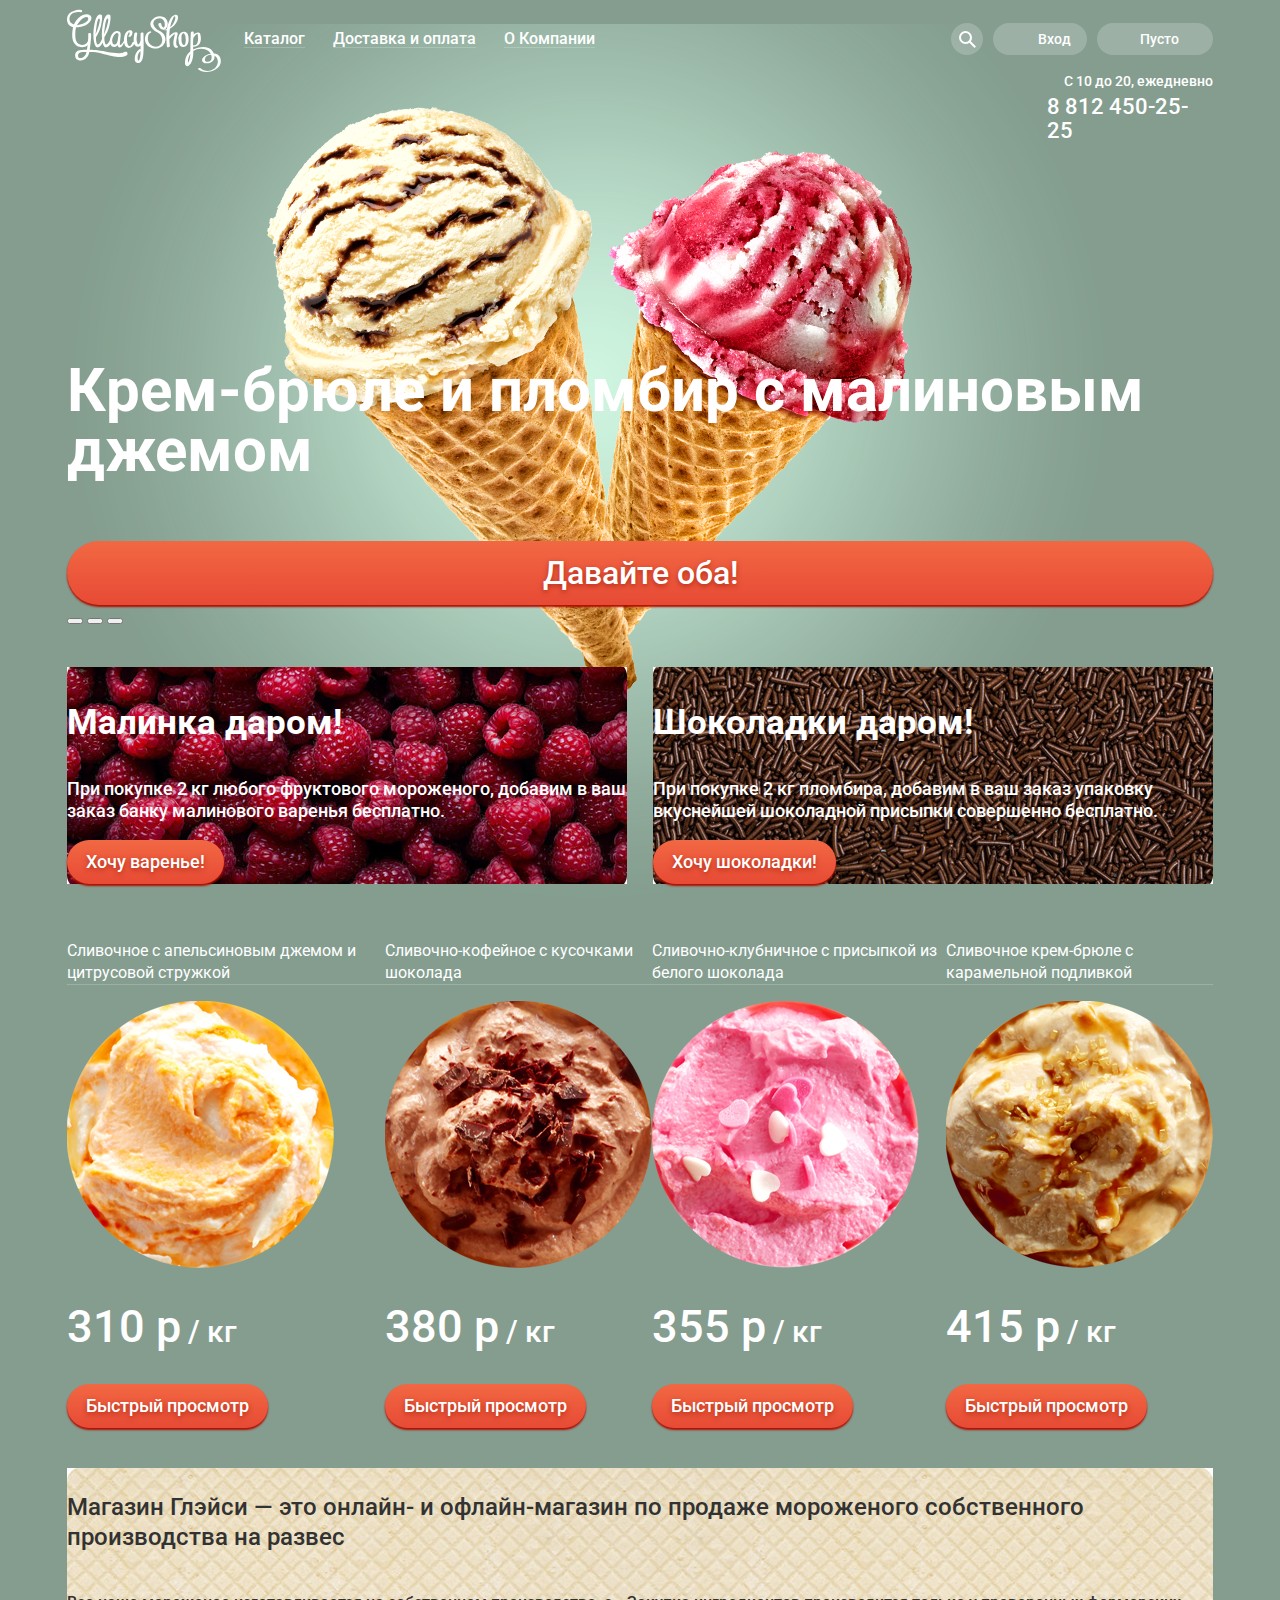
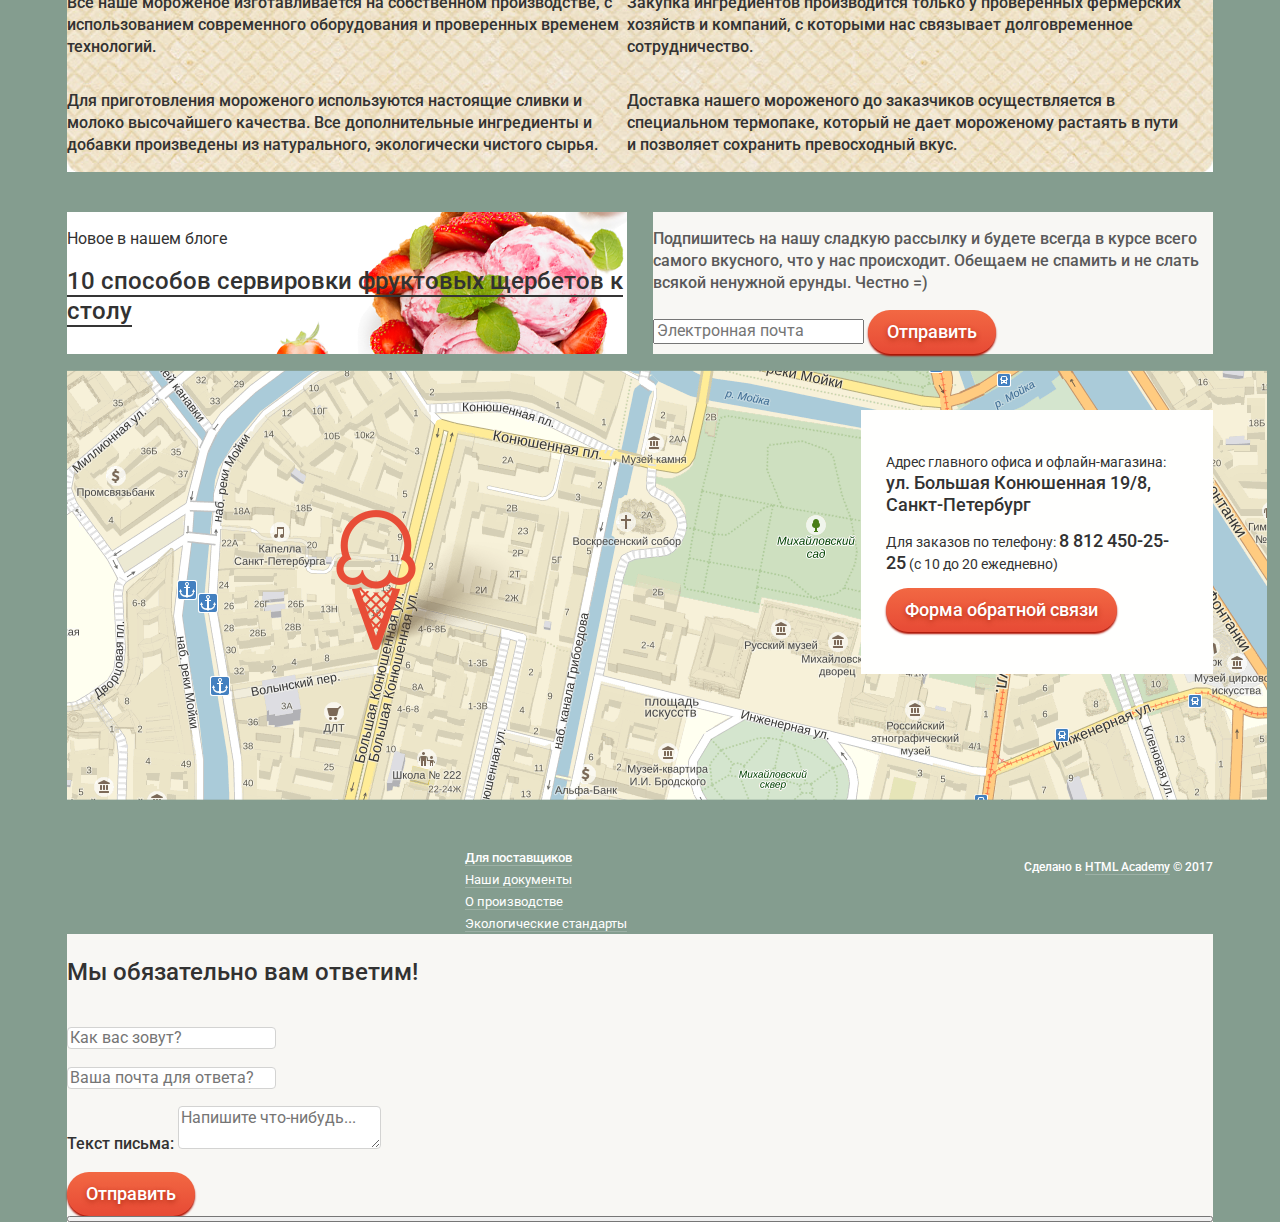
==== commit 56f7df16: "styled big grid's and inlined svg in header menu" ====
--- a/index.html
+++ b/index.html
@@ -30,7 +30,11 @@
       <ul class="user-navigation">
         <li>
           <form class="search-form" action="#" method="get">
-          <button class="button-search" type="submit">Поиск</button>
+          <button class="button-search" type="submit">
+            <span class="visually-hidden">Поиск</span>
+            <svg xmlns="http://www.w3.org/2000/svg" xmlns:xlink="http://www.w3.org/1999/xlink" width="17" height="17" viewBox="0 0 17 17"><path fill="#fff" d="M16.958 15.527L11.75 10.32A6.455 6.455 0 0 0 13 6.5 6.5 6.5 0 1 0 6.5 13a6.465 6.465 0 0 0 3.839-1.263l5.205 5.204 1.414-1.414zM6.5 11C4.019 11 2 8.981 2 6.5S4.019 2 6.5 2 11 4.019 11 6.5 8.981 11 6.5 11z"/>
+            </svg>
+          </button>
           <p>
             <label class="visually-hidden" for="site-search">Поиск по сайту</label>
             <input type="search" id="site-search" placeholder="Что ищем?" name="search">
@@ -60,6 +64,7 @@
     </nav>
     <p class="phone-info">
       <span class="text-normal">С 10 до 20, ежедневно</span>
+      <br>
       <span class="text-uppercase">8 812 450-25-25</span>
     </p>
 	</header>
@@ -173,7 +178,8 @@
         </li>
       </ul>
     </section>
-
+    
+  <div class="index-columns">
     <section class="news">
       <h3> Новое в нашем блоге</h3>
       <p class="news-item">
@@ -191,6 +197,15 @@
           <input type="email" id="mailing-email" name="e-mail" placeholder="Электронная почта">
         <button class="button" type="submit">Отправить</button>
       </form>
+    </section>
+
+  </div>
+  <div class="map-wrapper">
+    <section class="map">
+      <h2 class="visually-hidden">Карта</h2>
+      <p>
+        <img src="img/map.png" width="1200" height="430" alt="Карта офиса и офлайн-магазина по адресу: ул. Большая Конюшенная 19/8, Санкт-Петербург">
+      </p>
     </section>
 
     <section class="contacts">
@@ -209,13 +224,8 @@
         <a class="button" href="#">Форма обратной связи</a>
       </p>
     </section>
-
-    <section class="map">
-      <h2 class="visually-hidden">Карта</h2>
-      <p>
-        <img src="img/map.png" width="1200" height="430" alt="Карта офиса и офлайн-магазина по адресу: ул. Большая Конюшенная 19/8, Санкт-Петербург">
-      </p>
-    </section>
+  </div>
+
   </main>
   <footer class="main-footer">
 
--- a/css/style.css
+++ b/css/style.css
@@ -76,18 +76,20 @@
 }
 
 .main-navigation {
-  display: flex;
-  justify-content: space-between;
-}
-
-.user-navigation {
-  width: 293px;
-}
+  position: relative;
+  z-index: 1;
+  display: flex;
+}
+
 /*Временные стили для выравнивания сетки*/
-.search-form {
+.search-form p {
   display: none;
 }
+
 .login-form {
+  display: none;
+}
+.cart {
   display: none;
 }
 /*Временные стили для выравнивания сетки*/
@@ -115,8 +117,8 @@
   align-items: center;
   width: 675px;
   margin: 0;
-  margin-top: 5px;
   padding: 0;
+  padding-top: 5px;
   padding-left: 10px;
   font-size: 16px;
   line-height: 18px;
@@ -251,6 +253,13 @@
 }
 
 .user-navigation {
+  display: flex;
+  justify-content: flex-end;
+  width: 293px;
+  margin: 0;
+  margin-left: auto;
+  padding: 0;
+  padding-top: 23px;
   font-size: 14px;
   line-height: 16px;
   font-weight: 400;
@@ -263,7 +272,7 @@
   color: #323232;
 }
 
-.search-form {
+.search-form p{
   background-color: #f8f7f4;
 }
 
@@ -278,23 +287,60 @@
   border-bottom: 1px solid #323232;
 }
 
+
 .button-search,
 .login-link,
 .button-cart {
+  margin-right: 10px;
+  font-weight: 500;
   color: #ffffff;
   background-color: rgba(255, 255, 255, 0.2);
   border: none;
-  border-radius: 13px;
-}
-
-.button-search:hover,
+  border-radius: 20px;
+}
+
+.button-search {
+  width: 32px;
+  height: 32px;
+  border-radius: 50px;
+}
+
+.button-search svg {
+  display: block;
+  margin: auto;
+}
+
+.login-link {
+  display: block;
+  padding-top: 8px;
+  padding-right: 16px;
+  padding-bottom: 8px;
+  padding-left: 45px;
+}
+
+.button-cart {
+  margin-right: 0;
+  padding-top: 8px;
+  padding-right: 34px;
+  padding-bottom: 8px;
+  padding-left: 43px;
+}
 .login-link:hover,
 .button-cart:hover,
-.button-search:focus,
 .login-link:focus,
 .button-cart:focus {
   color: #323232;
   background-color: #f8f7f4;
+}
+
+.button-search:hover,
+.button-search:focus {
+  background-color: rgba(248, 247, 244, 1);
+}
+
+.button-search:hover path,
+.button-search:focus path {
+  fill: #000000;
 }
 
 .cart {
@@ -321,6 +367,15 @@
   color: #323232;
 }
 
+.phone-info {
+  display: flex;
+  width: 166px;
+  margin: 0;
+  margin-left: auto;
+  justify-content: flex-end;
+  flex-wrap: wrap;
+}
+
 .text-normal {
   font-size: 14px;
   line-height: 16px;
@@ -331,6 +386,12 @@
   line-height: 24px;
 }
 
+.promo-slider {
+  position: relative;
+  z-index: 0;
+  margin-bottom: 40px;
+}
+
 .promo-slider h3 {
   font-size: 60px;
   line-height: 60px;
@@ -340,22 +401,59 @@
   font-size: 32px;
   line-height: 44px;
 }
+
 .slider-list {
+  padding: 0;
+  margin: 0;
   list-style: none;
 }
 
+.slider-item {
+  display: flex;
+  justify-content: flex-end;
+  flex-direction: column;
+  position: relative;
+  min-height: 462px;
+  z-index: 1;
+}
+
+.slider-image {
+  position: absolute;
+  top: -135px;
+  z-index: -1;
+}
+
+/*временные для сетки стили*/
+.slider-item:nth-child(2) {
+  display: none;
+}
+
+.slider-item:nth-child(3) {
+  display: none;
+}
+/*временные для сетки стили*/
+
+.advertising {
+  position: relative;
+  z-index: 1;
+  display: flex;
+  justify-content: space-between;
+  margin-bottom: 40px;
+}
 .advertising h3 {
   font-size: 35px;
   line-height: 41px;
 }
 
 .advertising-raspberry {
+  width: 560px;
   background-image: url("../img/raspberry-bg.jpg");
   background-repeat: no-repeat;
   background-position: center;
 }
 
 .advertising-chocolate {
+  width: 560px;
   background-image: url("../img/chocolate-bg.jpg");
   background-repeat: no-repeat;
   background-position: center;
@@ -363,6 +461,15 @@
 .advertising-info {
   font-size: 18px;
   line-height: 22px;
+}
+
+.popular-items {
+  margin-bottom: 40px;
+}
+
+.popular-items-list {
+  display: flex;
+  justify-content: space-between;
 }
 
 .popular-items h3{
@@ -371,8 +478,11 @@
   font-weight: 400;
   border-bottom: 1px solid rgba(255, 255, 255, 0.2);
 }
+
 .popular-items-list,
 .catalog-list {
+  margin: 0;
+  padding: 0;
   list-style: none;
 }
 
@@ -388,6 +498,9 @@
 }
 
 .features {
+  display: flex;
+  flex-direction: column;
+  margin-bottom: 40px;
   color: #323232;
   background-image: url("../img/waffle-bg-pattern.jpg");
   background-repeat: no-repeat;
@@ -400,14 +513,24 @@
 }
 
 .features-list{
+  display: flex;
+  flex-wrap: wrap;
+  margin: 0;
+  padding: 0;
   list-style: none;
 }
 
+.features-item {
+  width: 560px;
+}
+
 .news {
+  width: 560px;
   background-image: url("../img/strawberry-bg.png");
   background-repeat: no-repeat;
-  background-position: center;
-}
+  background-position: left;
+}
+
 .news h3 {
   font-size: 16px;
   font-weight: 400;
@@ -436,18 +559,37 @@
   border-bottom-color: rgba(232, 77, 55, 0.3);
 }
 
+.index-columns {
+  display: flex;
+  justify-content: space-between;
+}
+
+.map-wrapper {
+  position: relative;
+}
 .mailing {
+  width: 560px;
   color: #5a5a5a;
   background-color: #f8f7f4;
 }
 
 .contacts {
+  position: absolute;
+  right: 0;
+  top: 40px;
+  width: 302px;
+  padding-top: 28px;
+  padding-bottom: 28px;
+  padding-left: 25px;
+  padding-right: 25px;
   font-size: 14px;
   font-weight: 400;
   line-height: 20px;
   
   color: #323232;
   background-color: #fffffe;
+
+  box-sizing: content-box;
 }
 
 .contacts .text-uppercase {
@@ -457,14 +599,21 @@
 }
 
 .breadcrumbs {
+  display: flex;
   font-size: 14px;
   line-height: 16px;
   list-style: none;
 }
 
 .breadcrumbs a {
+  padding-right: 20px;
   color: #ffffff;
   border-bottom: 1px solid rgba(255, 255, 255, 0.2);
+}
+
+
+.breadcrumbs a:last-child {
+  padding-left: 0;
 }
 
 .breadcrumbs a:hover,
@@ -491,7 +640,14 @@
   line-height: 41px;
 }
 
+.filter-form {
+  display: flex;
+  flex-wrap: wrap;
+  width: 880px;
+}
+
 .filter-form ul {
+  display: flex;
   list-style: none;
 }
 
@@ -517,6 +673,16 @@
 .filter-form select:hover,
 .filter-form select:focus {
   color: #000000;
+}
+
+.catalog-list {
+  display: flex;
+  flex-wrap: wrap;
+  justify-content: space-between;
+}
+
+.catalog-item {
+  width: 267px;
 }
 
 .button-sort {
@@ -547,6 +713,9 @@
 }
 
 .pagination-list {
+  display: flex;
+  width: 267px;
+  margin-left: auto;
   list-style: none;
 }
 
@@ -564,7 +733,15 @@
   background-color: #ffffff;
 }
 
+.main-footer {
+  display: flex;
+  justify-content: space-between;
+  margin-top: 40px;
+}
+
 .main-footer ul {
+  padding: 0;
+  margin: 0;
   list-style: none;
 }
 
@@ -613,6 +790,8 @@
 }
 
 .modal-write-us {
+  display: flex;
+  flex-direction: column;
   font-size: 16px;
   line-height: 24px;
   color: #323232;
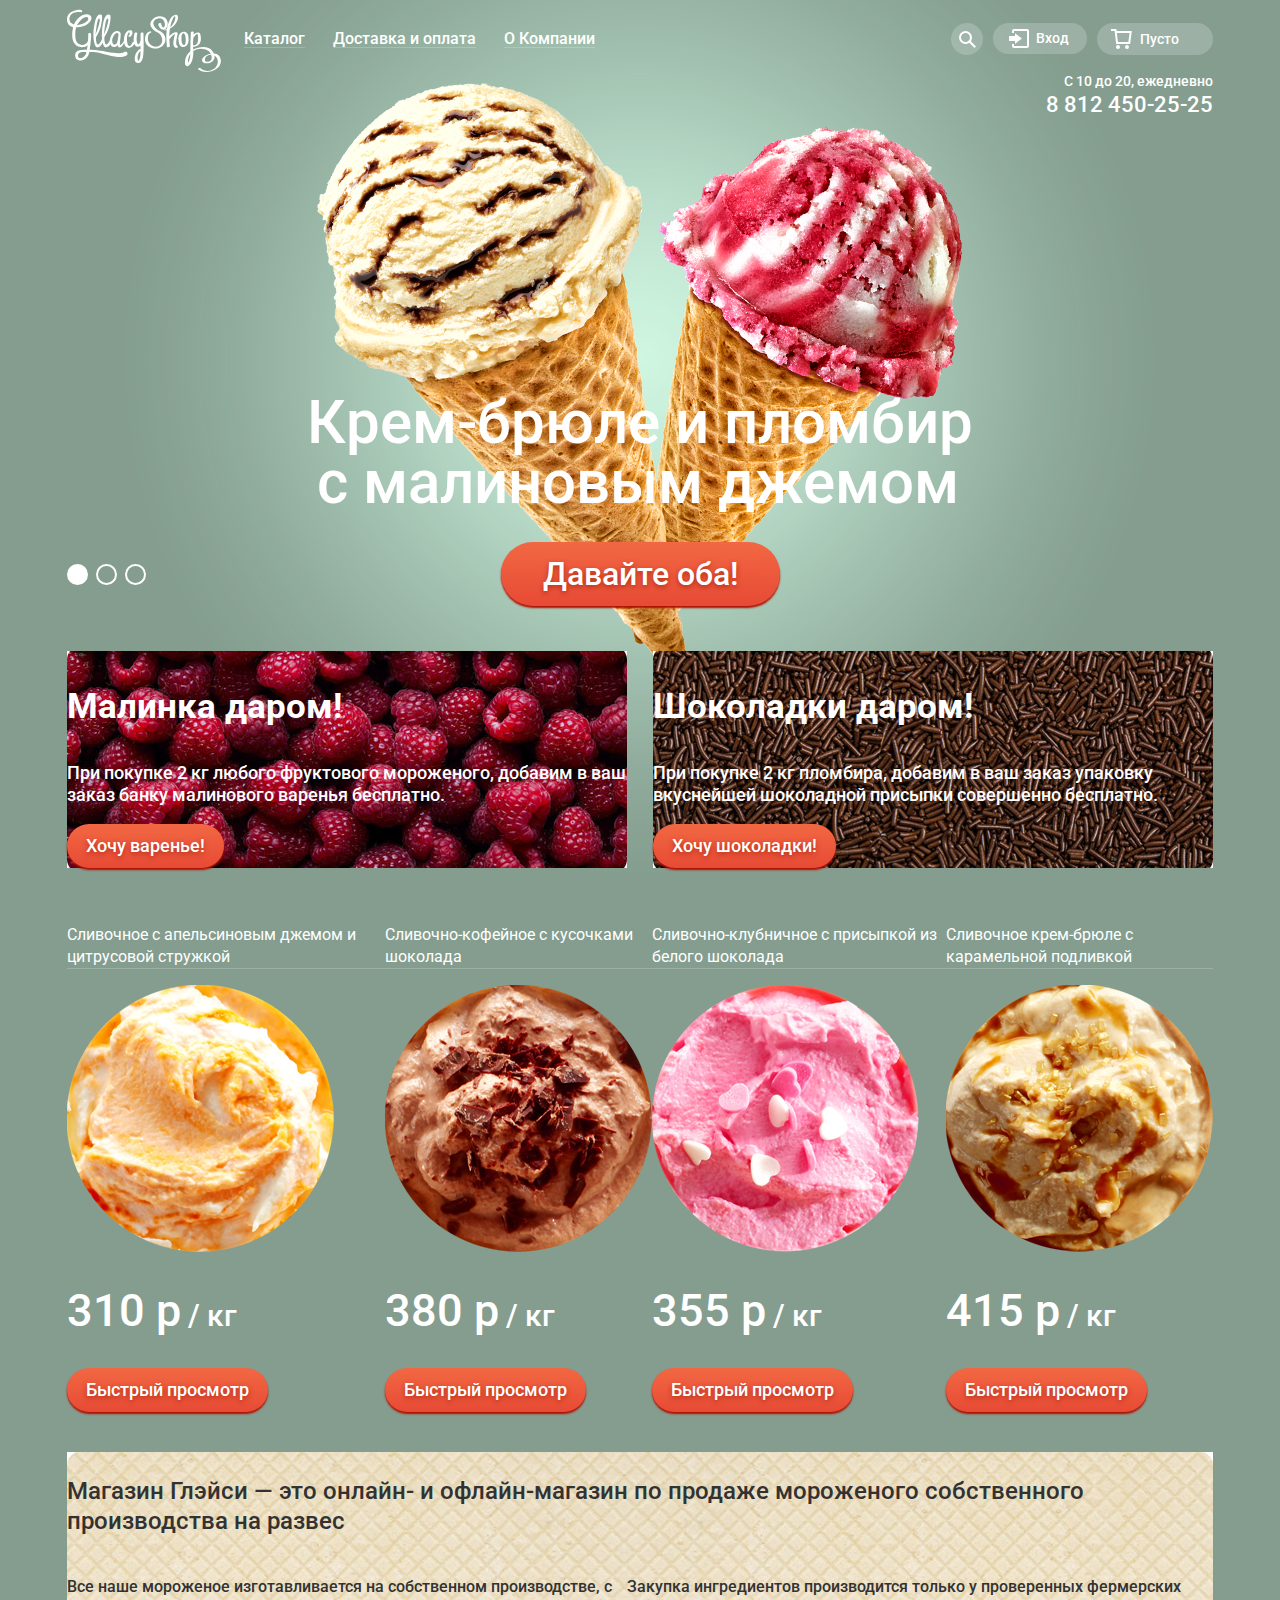
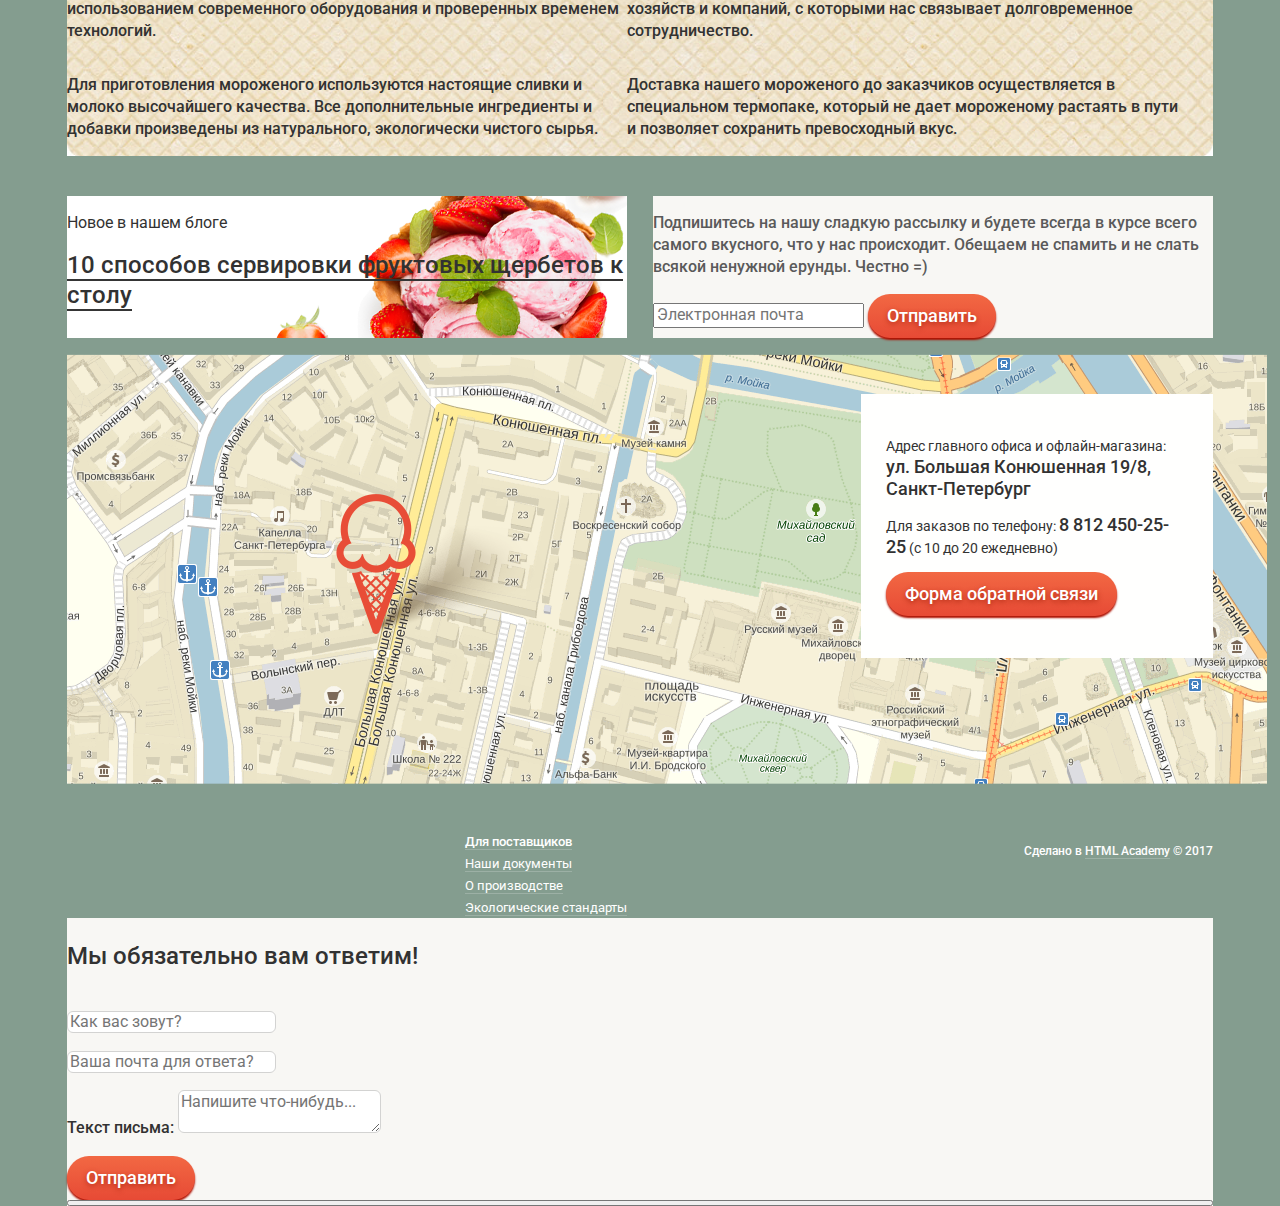
==== commit bcdeeb0d: "finished stylish for header and slider" ====
--- a/index.html
+++ b/index.html
@@ -28,7 +28,7 @@
         <li><a href="#">О Компании</a></li>
       </ul>
       <ul class="user-navigation">
-        <li>
+        <li class="search-item">
           <form class="search-form" action="#" method="get">
           <button class="button-search" type="submit">
             <span class="visually-hidden">Поиск</span>
@@ -41,8 +41,10 @@
           </p>
         </form>
         </li>
-        <li>
-          <a class="login-link" href="#">Вход</a>
+        <li class="login-item">
+          <a class="login-link" href="#">
+            <svg xmlns="http://www.w3.org/2000/svg" xmlns:xlink="http://www.w3.org/1999/xlink" width="21" height="19" viewBox="0 0 21 19" transform="translate(-6 5)"><g fill="#fff"><path d="M6 14.875L12.917 9.5 6 4.125v2.917H-.042v4.917H6z"/><path d="M18 0H5C3.9 0 3 .9 3 2v2h2V2h13v15H5v-2H3v2c0 1.1.9 2 2 2h13c1.1 0 2-.9 2-2V2c0-1.1-.9-2-2-2z"/></g>
+          </svg>Вход</a>
           <form class="login-form" action="#" method="post">
             <p>
               <label class="visually-hidden" for="login-email">Введите ваш e-mail</label>
@@ -59,7 +61,11 @@
             <button class="button" type="submit">Войти</button>
           </form>
         </li>
-        <li><button class="button-cart" type="button">Пусто</button></li>
+        <li>
+          <button class="button-cart" type="button">
+            <svg xmlns="http://www.w3.org/2000/svg" width="21" height="20" viewBox="0 0 21 20" transform="translate(-29 -2)"><g fill="#FFF"><path d="M5.657 2.031L5.422 0H0v2h3.64l1.5 13h13.988l1.699-12.969H5.657zM17.372 13H6.922L5.888 4.031h12.66L17.372 13z"/><circle cx="6.984" cy="18" r="2"/><circle cx="15.984" cy="18" r="2"/></g>
+          </svg>Пусто</button>
+        </li>
       </ul>
     </nav>
     <p class="phone-info">
@@ -75,21 +81,21 @@
       <h2 class="visually-hidden">Промо товаров</h2>
       <ul class="slider-list">
         <li class="slider-item">
-          <h3>Крем-брюле и пломбир с малиновым джемом</h3>
+          <h3>Крем-брюле и пломбир<br><span class="text-center">с малиновым джемом</span></h3>
           <p class="slider-image">
             <img src="img/icecream-slider-1.png" width="1045" height="881" alt="Изображение Крем-брюле и пломбира с малиновым джемом">
           </p>
           <a class="button" href="#">Давайте оба!</a>
         </li>
         <li class="slider-item">
-          <h3>Шоколадный пломбир и лимонный сорбет</h3>
+          <h3>Шоколадный пломбир<br><span class="text-center">и лимонный сорбет</span></h3>
           <p class="slider-image">
             <img src="img/icecream-slider-2.png" width="1065" height="859" alt="Изображение Шоколадного пломбира и лимонного сорбета">
           </p>
           <a class="button" href="#">Давайте оба!</a>
         </li>
         <li class="slider-item">
-          <h3>Пломбир с помадкой и клубничный щербет</h3>
+          <h3><span class="text-center">Пломбир с помадкой</span><br> и клубничный щербет</h3>
           <p class="slider-image">
             <img src="img/icecream-slider-3.png" width="1079" height="854" alt="Изображение Пломбира с помадкой и клубничного щербета">
           </p>
--- a/css/style.css
+++ b/css/style.css
@@ -82,13 +82,6 @@
 }
 
 /*Временные стили для выравнивания сетки*/
-.search-form p {
-  display: none;
-}
-
-.login-form {
-  display: none;
-}
 .cart {
   display: none;
 }
@@ -272,21 +265,107 @@
   color: #323232;
 }
 
-.search-form p{
+.search-form {
+  position: relative;
+}
+
+.search-item:hover p {
+  display: block;
+}
+
+
+.search-form p {
+  position: absolute;
+  left: -309px;
+  display: none;
+  width: 340px;
+  margin: 0;
+  padding: 0;
+  padding: 19px 13px;
+  padding-bottom: 21px;
+  padding-right: 15px;
   background-color: #f8f7f4;
+  border-radius: 6px;
+  box-shadow: 0px 20px 20px 0px rgba(0, 0, 0, 0.4);
+  box-sizing: border-box;
+}
+
+.search-form input,
+.login-form input {
+  width: 100%;
+  padding-top: 9px;
+  padding-left: 13px;
+  padding-bottom: 9px;
+}
+
+.login-item {
+  position: relative;
 }
 
 .login-form {
+  position: absolute;
+  top: 36px;
+  left: -184px;
+  z-index: 2;
+  display: none;
+  flex-wrap: wrap;
+  justify-content: space-between;
+  width: 278px;
+  padding-top: 20px;
+  padding-right: 13px;
+  padding-bottom: 18px;
+  padding-left: 20px;
+  border-radius: 6px;
   background-color: #f8f7f4;
-}
-
-.login-help a{
+  box-shadow: 0px 20px 20px 0px rgba(0, 0, 0, 0.4);
+  box-sizing: border-box;
+}
+
+.login-form p {
+  margin: 0;
+  padding: 0;
+}
+
+.login-form input {
+  width: 241px;
+  margin-bottom: 20px;
+  box-sizing: border-box;
+}
+
+.login-form button {
+  align-self: center;
+  width: 100px;
+  border-radius: 19px;
+  box-shadow: 0px 1px 2px 0px rgba(172, 16, 0, 0.004);
+  text-shadow: none;
+}
+
+.login-form button:hover,
+.login-form button:focus {
+  box-shadow: 0 1px 2px 0px #ac1000;
+}
+
+.login-form button:active {
+  box-shadow: inset 0px 1px 2px 0px #942718;
+}
+
+.login-help {
+  width: 125px;
+  order: 2;
+}
+
+.login-help a {
   font-size: 13px;
+  font-weight: 500;
   line-height: 24px;
   color: #323232;
-  border-bottom: 1px solid #323232;
-}
-
+  border-bottom: 1px solid #adacaa;
+}
+
+.login-help .login-registr {
+  position: relative;
+  top: -4px;
+}
 
 .button-search,
 .login-link,
@@ -302,7 +381,10 @@
 .button-search {
   width: 32px;
   height: 32px;
+  padding: 0;
   border-radius: 50px;
+  border: none;
+  cursor: pointer;
 }
 
 .button-search svg {
@@ -312,19 +394,42 @@
 
 .login-link {
   display: block;
-  padding-top: 8px;
-  padding-right: 16px;
+  padding-top: 1px;
+  padding-right: 18px;
   padding-bottom: 8px;
-  padding-left: 45px;
+  padding-left: 22px;
+}
+
+.login-item:hover .login-form {
+  display: flex;
+}
+
+.login-item:hover path,
+.login-link:hover path,
+.login-link:focus path {
+  fill: #000000;
 }
 
 .button-cart {
+  position: relative;
   margin-right: 0;
   padding-top: 8px;
   padding-right: 34px;
   padding-bottom: 8px;
   padding-left: 43px;
 }
+
+.button-cart svg {
+  position: absolute;
+}
+
+.button-cart:hover g,
+.button-cart:focus g {
+  fill: #000000;
+}
+
+.login-item:hover .login-link,
+.login-item:focus .login-link,
 .login-link:hover,
 .button-cart:hover,
 .login-link:focus,
@@ -333,14 +438,21 @@
   background-color: #f8f7f4;
 }
 
+.search-item:hover .button-search,
 .button-search:hover,
 .button-search:focus {
   background-color: rgba(248, 247, 244, 1);
 }
 
+.search-item:hover path,
 .button-search:hover path,
 .button-search:focus path {
   fill: #000000;
+}
+
+.button-search:active {
+  background-color: rgba(248, 247, 244, 1);
+  padding: 0;
 }
 
 .cart {
@@ -369,13 +481,17 @@
 
 .phone-info {
   display: flex;
-  width: 166px;
+  width: 170px;
   margin: 0;
   margin-left: auto;
   justify-content: flex-end;
   flex-wrap: wrap;
 }
 
+.phone-info .text-uppercase {
+  position: relative;
+  top: -2px;
+}
 .text-normal {
   font-size: 14px;
   line-height: 16px;
@@ -392,34 +508,55 @@
   margin-bottom: 40px;
 }
 
-.promo-slider h3 {
+.slider-list {
+  padding: 0;
+  margin: 0;
+  list-style: none;
+}
+
+.slider-item {
+  display: flex;
+  justify-content: flex-end;
+  flex-direction: column;
+  position: relative;
+  min-height: 492px;
+  z-index: 1;
+}
+
+.slider-item h3 {
+  align-self: center;
+  margin: 0;
+  margin-bottom: 29px;
   font-size: 60px;
+  font-weight: 500;
   line-height: 60px;
 }
 
-.promo-slider .button {
+.slider-item .text-center {
+  padding: 0 10px;
+}
+
+.slider-item:nth-child(2) .text-center {
+  padding: 0 35px;
+}
+
+.slider-item:nth-child(3) .text-center {
+  padding: 0 15px;
+}
+
+.slider-item .button {
+  width: 279px;
+  margin-bottom: 5px;
+  align-self: center;
   font-size: 32px;
   line-height: 44px;
-}
-
-.slider-list {
-  padding: 0;
-  margin: 0;
-  list-style: none;
-}
-
-.slider-item {
-  display: flex;
-  justify-content: flex-end;
-  flex-direction: column;
-  position: relative;
-  min-height: 462px;
-  z-index: 1;
+  box-sizing: border-box;
 }
 
 .slider-image {
   position: absolute;
   top: -135px;
+  left: 50px;
   z-index: -1;
 }
 
@@ -433,6 +570,46 @@
 }
 /*временные для сетки стили*/
 
+.slider-buttons {
+  position: absolute;
+  bottom: 26px;
+  left: 0;
+  display: flex;
+}
+
+.slider-button {
+  width: 21px;
+  height: 21px;
+  margin-right: 8px;
+  background-color: rgba(255, 255, 255, 0);
+  border: 2px solid #ffffff;
+  border-radius: 15px;
+  cursor: pointer;
+  z-index: 2;
+}
+
+.slider-button--active {
+  background-color: rgba(255, 255, 255, 1);
+}
+
+.slider-button:hover,
+.slider-button:focus {
+  background-color: rgba(255, 255, 255, 0.4);
+}
+
+.slider-button--active:hover,
+.slider-button--active:focus {
+  background-color: rgba(255, 255, 255, 1);
+}
+
+.slider-button:active {
+  background-color: rgba(255, 255, 255, 1);
+}
+
+.slider-button:last-child {
+  margin-right: 0;
+}
+
 .advertising {
   position: relative;
   z-index: 1;
@@ -440,6 +617,7 @@
   justify-content: space-between;
   margin-bottom: 40px;
 }
+
 .advertising h3 {
   font-size: 35px;
   line-height: 41px;
@@ -802,7 +980,7 @@
 .search-form input,
 .modal-write-us input,
 .modal-write-us textarea {
-  border-radius: 4px;
+  border-radius: 6px;
   border: 1px solid #d3d3d2; 
   /*Бордер потом можно компенсировать паддингами*/
   box-sizing: border-box;
@@ -813,7 +991,7 @@
 .search-form input:hover,
 .modal-write-us input:hover,
 .modal-write-us textarea:hover {
-  border: 2px solid #c7c6c5;
+  box-shadow: inset 0 0 0 1px #c7c6c5;
   outline: none;
 }
 
@@ -821,7 +999,7 @@
 .search-form input:focus,
 .modal-write-us input:focus,
 .modal-write-us textarea:focus {
-  border: 2px solid #8fbdec;
+  box-shadow: inset 0 0 0 1px #8fbdec;
   outline: none;
 }
 
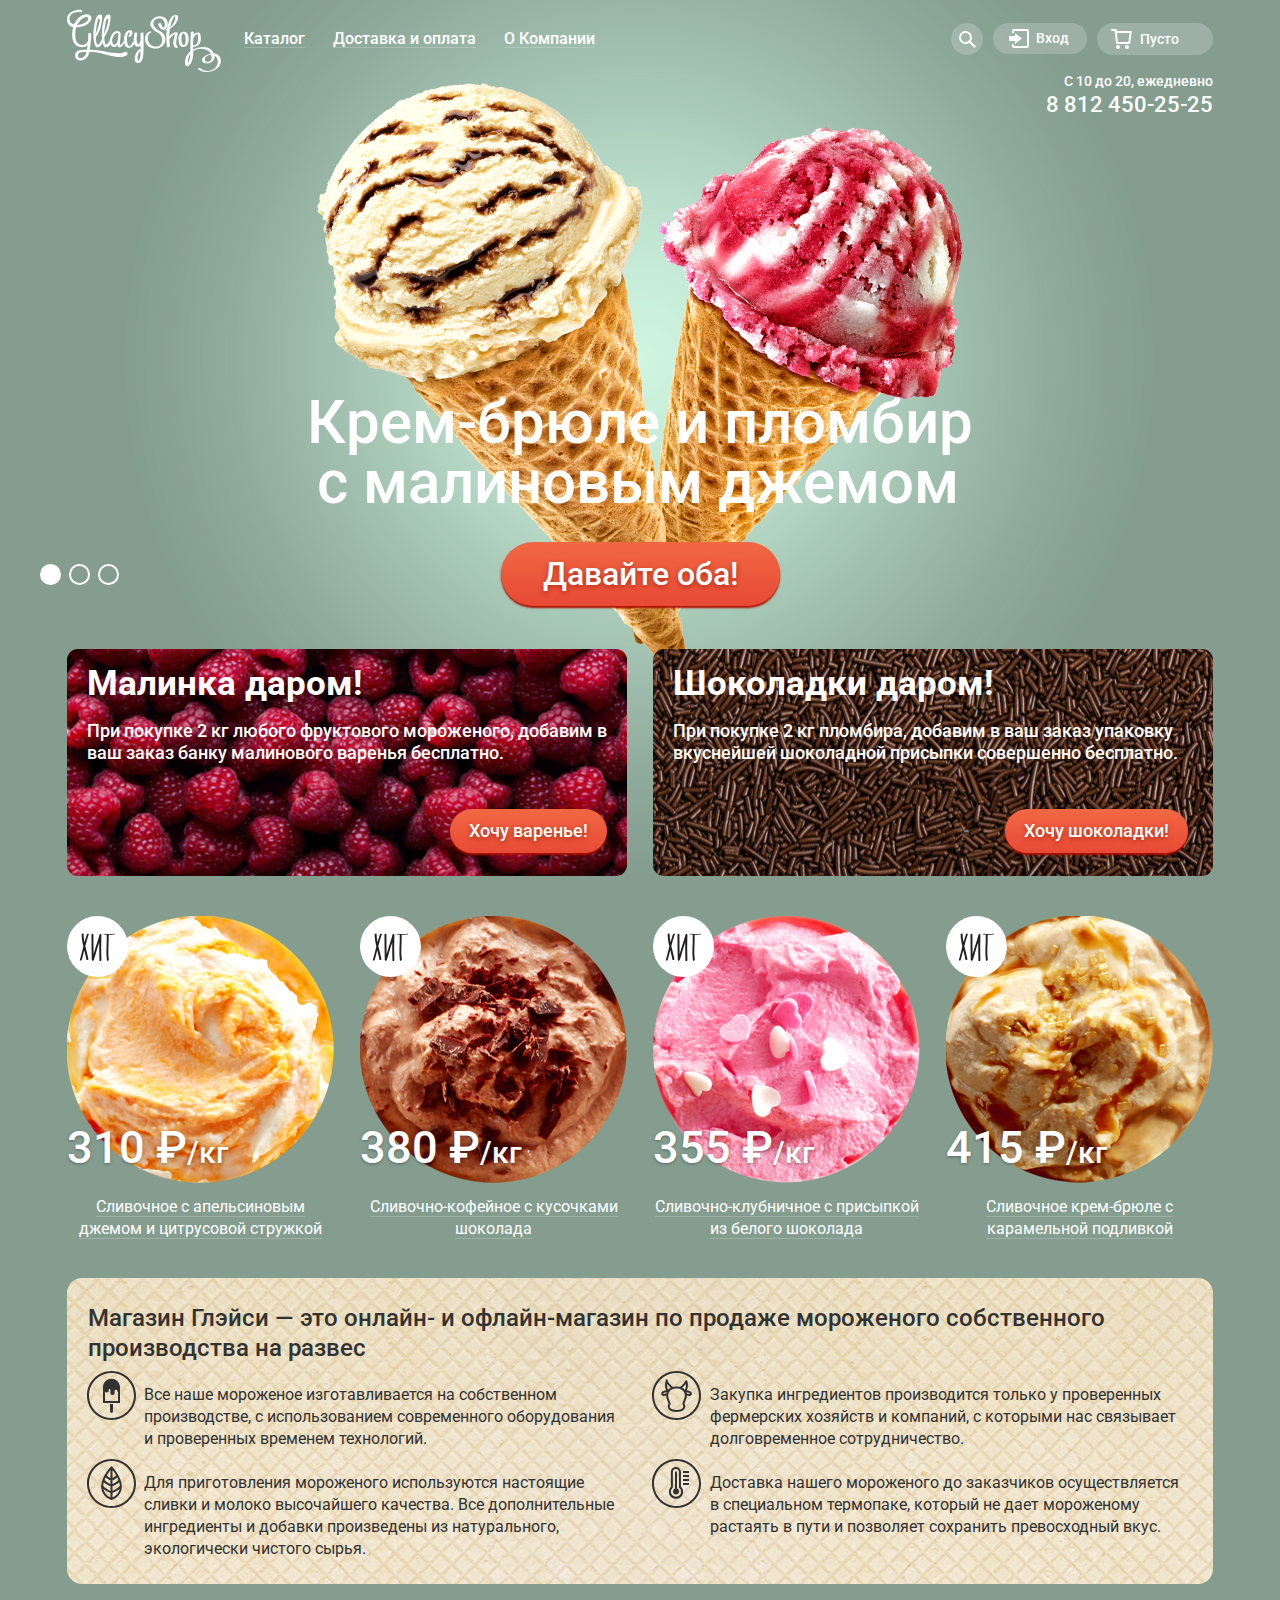
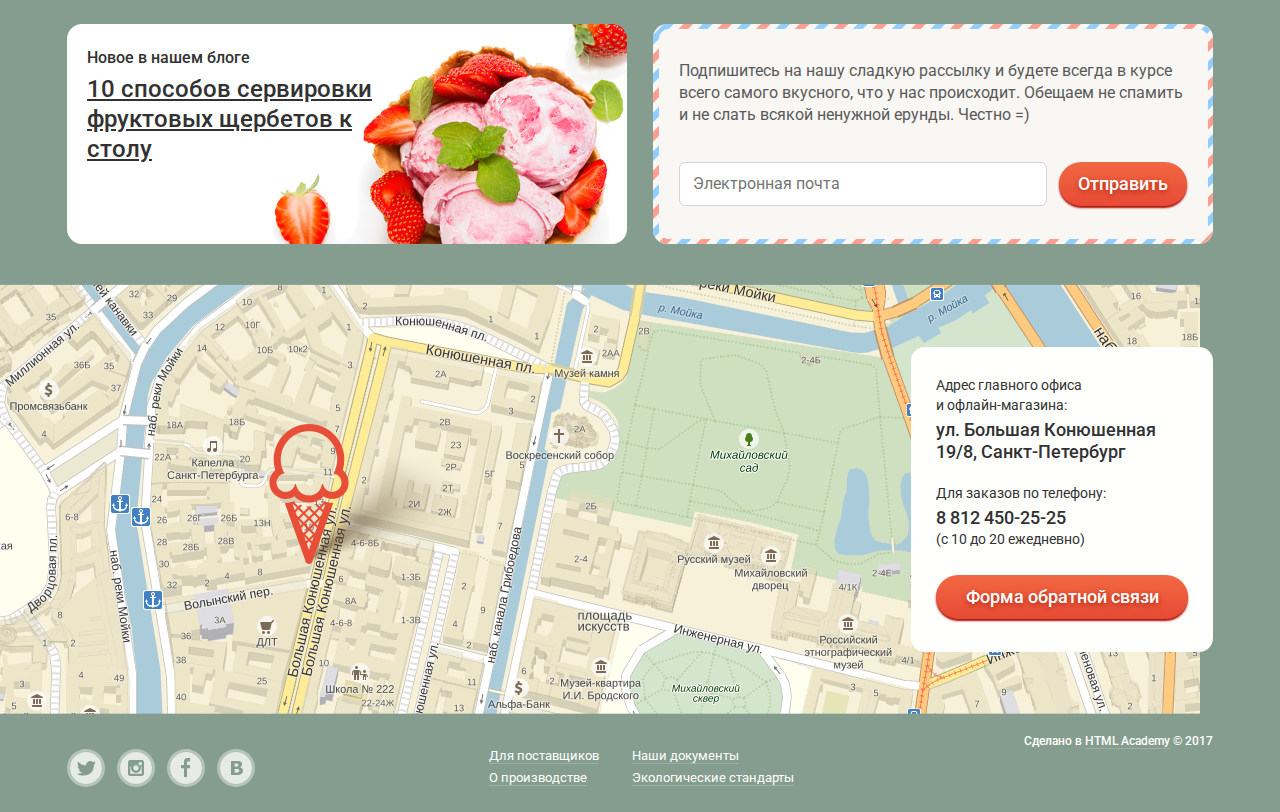
==== commit 402f47c7: "styled features popular advertising news mailing etc" ====
--- a/index.html
+++ b/index.html
@@ -7,8 +7,8 @@
   <link href="css/normalize.css" rel="stylesheet">
   <link href="css/style.css" rel="stylesheet">
 </head>
-<body class="container">
-	<header class="main-header">
+<body class="body-bg">
+	<header class="main-header container">
     <nav class="main-navigation">
       <a class="main-header-logo">
       <img src="img/svg/logo.svg" width="154" height="64" alt="Логотип сайта Глейси">
@@ -77,7 +77,7 @@
   <main>
     <h1 class="visually-hidden">Глейси</h1>
 
-    <section class="promo-slider">
+    <section class="promo-slider container">
       <h2 class="visually-hidden">Промо товаров</h2>
       <ul class="slider-list">
         <li class="slider-item">
@@ -115,7 +115,7 @@
       </div>
     </section>
 
-    <section class="advertising">
+    <section class="advertising container">
       <h2 class="visually-hidden">Рекламные акции</h2>
 
       <section class="advertising-raspberry">
@@ -136,37 +136,37 @@
 
     </section>
 
-    <section class="popular-items">
+    <section class="popular-items container">
       <h2 class="visually-hidden">Популярные товары</h2>
       <ul class="popular-items-list">
         <li class="popular-item">
-          <h3>Сливочное с апельсиновым джемом и цитрусовой стружкой</h3>
+          <h3 class="popular-item-title"><span>Сливочное с апельсиновым джемом и цитрусовой стружкой</span></h3>
           <img src="img/popular-item-1.png" width="267" height="267" alt="Изображение мороженого">
-          <p class="popular-item-info"> <span class="text-uppercase">310 р</span> / кг</p>
+          <p class="popular-item-info"> <span class="text-uppercase">310 &#8381</span>/кг</p>
           <a class="hidden button" href="#">Быстрый просмотр</a>
         </li>
         <li class="popular-item">
-          <h3>Сливочно-кофейное с кусочками шоколада</h3>
+          <h3 class="popular-item-title"><span>Сливочно-кофейное с кусочками шоколада</span></h3>
           <img src="img/popular-item-2.png" width="267" height="267" alt="Изображение мороженого">
-          <p class="popular-item-info"> <span class="text-uppercase">380 р</span> / кг</p>
+          <p class="popular-item-info"> <span class="text-uppercase">380 &#8381</span>/кг</p>
           <a class="hidden button" href="#">Быстрый просмотр</a>
         </li>
         <li class="popular-item">
-          <h3>Сливочно-клубничное с присыпкой из белого шоколада</h3>
+          <h3 class="popular-item-title"><span>Сливочно-клубничное с присыпкой из белого шоколада</span></h3>
           <img src="img/popular-item-3.png" width="267" height="267" alt="Изображение мороженого">
-          <p class="popular-item-info"> <span class="text-uppercase">355 р</span> / кг</p>
+          <p class="popular-item-info"> <span class="text-uppercase">355 &#8381</span>/кг</p>
+          <a class="button" href="#">Быстрый просмотр</a>
+        </li>
+        <li class="popular-item">
+          <h3 class="popular-item-title"><span>Сливочное крем-брюле с карамельной подливкой</span></h3>
+          <img src="img/popular-item-4.png" width="267" height="267" alt="Изображение мороженого">
+          <p class="popular-item-info"> <span class="text-uppercase">415 &#8381</span>/кг</p>
           <a class="hidden button" href="#">Быстрый просмотр</a>
         </li>
-        <li class="popular-item">
-          <h3>Сливочное крем-брюле с карамельной подливкой</h3>
-          <img src="img/popular-item-4.png" width="267" height="267" alt="Изображение мороженого">
-          <p class="popular-item-info"> <span class="text-uppercase">415 р</span> / кг</p>
-          <a class="hidden button" href="#">Быстрый просмотр</a>
-        </li>
-      </ul>
-    </section>
-
-    <section class="features">
+      </ul>
+    </section>
+
+    <section class="features container">
       <h2 class="visually-hidden">Преимущества</h2>
       <p class="features-title"> Магазин Глэйси — это онлайн- и офлайн-магазин по продаже мороженого собственного производства на развес</p>
       <ul class="features-list">
@@ -185,7 +185,7 @@
       </ul>
     </section>
     
-  <div class="index-columns">
+  <div class="index-columns container">
     <section class="news">
       <h3> Новое в нашем блоге</h3>
       <p class="news-item">
@@ -209,51 +209,52 @@
   <div class="map-wrapper">
     <section class="map">
       <h2 class="visually-hidden">Карта</h2>
+       <iframe src="https://www.google.com/maps/embed?pb=!1m18!1m12!1m3!1d1998.6036253003151!2d30.320858716211177!3d59.938719169054096!2m3!1f0!2f0!3f0!3m2!1i1024!2i768!4f13.1!3m3!1m2!1s0x4696310fca145cc1%3A0x42b32648d8238007!2z0JHQvtC70YzRiNCw0Y8g0JrQvtC90Y7RiNC10L3QvdCw0Y8g0YPQuy4sIDE5LzgsINCh0LDQvdC60YIt0J_QtdGC0LXRgNCx0YPRgNCzLCAxOTExODY!5e0!3m2!1sru!2sru!4v1547894717855" width="1200" height="430" allowfullscreen></iframe>
       <p>
         <img src="img/map.png" width="1200" height="430" alt="Карта офиса и офлайн-магазина по адресу: ул. Большая Конюшенная 19/8, Санкт-Петербург">
       </p>
     </section>
-
-    <section class="contacts">
+  </div>
+  <div class="contacts-wrapper container">
+   <section class="contacts">
       <h2 class="visually-hidden">Контакты</h2>
       <p class="contacts-address">
-        Адрес главного офиса
+        Адрес главного офиса<br>
         и офлайн-магазина:
+        <br>
         <span class="text-uppercase">ул. Большая Конюшенная 19/8, Санкт-Петербург</span>
       </p>
       <p class="contacts-phone">
-        Для заказов по телефону:
+        Для заказов по телефону:<br>
         <span class="text-uppercase">8 812 450-25-25</span>
         (с 10 до 20 ежедневно)
       </p>
-      <p class="feedback-button">
-        <a class="button" href="#">Форма обратной связи</a>
-      </p>
+        <a class="feedback-button button" href="#">Форма обратной связи</a>
     </section>
   </div>
 
   </main>
-  <footer class="main-footer">
+  <footer class="main-footer container">
 
     <div class="footer-social">
       <ul>
         <li>
-          <a href="">
+          <a href="#" class="social-button social-tw">
             <span class="visually-hidden">Твиттер</span>
           </a>
         </li>
         <li>
-          <a href="">
+          <a href="#" class="social-button social-in">
             <span class="visually-hidden">Инстаграм</span>
           </a>
         </li>
         <li>
-          <a href="">
+          <a href="#" class="social-button social-fb">
             <span class="visually-hidden">Фейсбук</span>
           </a>
         </li>
         <li>
-          <a href="">
+          <a href="#" class="social-button social-vk">
             <span class="visually-hidden">Вконтакте</span>
           </a>
         </li>
@@ -261,13 +262,15 @@
     </div>
 
     <div class="about-us">
-      <ul>
-        <li>
-          <a class="heart" href="#">Для поставщиков</a>
+      <ul class="about-us-info">
+        <li>
+          <a href="#">Для поставщиков</a>
         </li>
         <li>
           <a href="#">Наши документы</a>
         </li>
+      </ul>
+      <ul class="about-us-documents">
         <li>
           <a href="#">О производстве</a>
         </li>
--- a/css/style.css
+++ b/css/style.css
@@ -505,7 +505,7 @@
 .promo-slider {
   position: relative;
   z-index: 0;
-  margin-bottom: 40px;
+  margin-bottom: 38px;
 }
 
 .slider-list {
@@ -618,43 +618,146 @@
   margin-bottom: 40px;
 }
 
+.advertising .button {
+  align-self: flex-end;
+}
+
 .advertising h3 {
+  margin: 0;
+  margin-bottom: 16px;
   font-size: 35px;
   line-height: 41px;
 }
 
 .advertising-raspberry {
+  display: flex;
+  flex-direction: column;
+  justify-content: flex-start;
   width: 560px;
+  padding-top: 14px;
+  padding-right: 20px;
+  padding-bottom: 23px;
+  padding-left: 20px;
+  border-radius: 11px;
+  background-color: transparent;
   background-image: url("../img/raspberry-bg.jpg");
   background-repeat: no-repeat;
   background-position: center;
+  box-sizing: border-box;
 }
 
 .advertising-chocolate {
+  display: flex;
+  flex-direction: column;
+  justify-content: flex-start;
   width: 560px;
+  padding-top: 14px;
+  padding-left: 20px;
+  padding-bottom: 23px;
+  padding-right: 25px;
+  border-radius: 11px;
+  background-color: transparent;
   background-image: url("../img/chocolate-bg.jpg");
   background-repeat: no-repeat;
   background-position: center;
-}
+  box-sizing: border-box;
+}
+
 .advertising-info {
+  margin: 0;
+  margin-bottom: 45px;
   font-size: 18px;
   line-height: 22px;
 }
 
 .popular-items {
-  margin-bottom: 40px;
-}
-
+  margin-bottom: 23px;
+}
+
+.popular-items img {
+  width: 267px;
+  height: 267px;
+}
 .popular-items-list {
   display: flex;
   justify-content: space-between;
 }
 
-.popular-items h3{
+.popular-items h3 {
+  width: 267px;
+  order: 1;
+  margin: 0;
+  margin-bottom: 15px;
+  padding-top: 13px;
   font-size: 16px;
   line-height: 22px;
   font-weight: 400;
+  text-align: center;
+}
+
+.popular-items-list .button {
+  position: relative;
+  display: none;
+  align-self: center;
+  order: 2;
+  z-index: 2;
+}
+
+.popular-item {
+  position: relative;
+  display: flex;
+  flex-direction: column;
+  border-radius: 11px;
+}
+
+.popular-item:hover .button {
+  display: block;
+  margin-bottom: -45px;
+}
+
+.popular-item:hover::after {
+  display: block;
+}
+
+.popular-item::after {
+  content: "";
+  position: absolute;
+  top: -7px;
+  left: -13px;
+  display: none;
+  width: 110%;
+  height: 100%;
+  padding-bottom: 66px;
+  background-color: rgba(255, 255, 255, 0.2);
+  border-radius: 3px;
+  box-shadow: 0px 20px 20px 0px rgba(0, 0, 0, 0.4);
+  z-index: 1;
+}
+
+.popular-item::before {
+  content: "";
+  position: absolute;
+  top: 0;
+  left: 0;
+  width: 61px;
+  height: 61px;
+
+  background-color: transparent;
+  background-image: url("../img/svg/hit.svg");
+  background-repeat: no-repeat;
+  background-position: center;
+}
+
+.popular-item-title span{
   border-bottom: 1px solid rgba(255, 255, 255, 0.2);
+}
+
+.popular-item-info {
+  position: absolute;
+  left: 0;
+  bottom: 80px;
+  margin: 0;
+  text-shadow: 0px 1px 3px rgba(49, 50, 53, 0.5);
 }
 
 .popular-items-list,
@@ -669,6 +772,7 @@
   font-size: 30px;
   line-height: 45px;
 }
+
 .popular-items-list .text-uppercase,
 .catalog-list .text-uppercase {
   font-size: 45px;
@@ -680,47 +784,103 @@
   flex-direction: column;
   margin-bottom: 40px;
   color: #323232;
-  background-image: url("../img/waffle-bg-pattern.jpg");
+  background-image: url("../img/waffle-bg-pattern.png");
   background-repeat: no-repeat;
   background-position: center;
+  border-radius: 13px;
 }
 
 .features-title {
+  margin: 0;
+  margin-bottom: 21px;
+  padding-top: 25px;
+  padding-left: 21px;
   font-size: 24px;
   line-height: 30px;
 }
 
 .features-list{
   display: flex;
+  justify-content: flex-start;
   flex-wrap: wrap;
   margin: 0;
   padding: 0;
+  padding-bottom: 2px;
   list-style: none;
 }
 
 .features-item {
-  width: 560px;
+  position: relative;
+  width: 483px;
+  padding-left: 77px;
+}
+
+.features-item::before {
+  content: "";
+  position: absolute;
+  top: -13px;
+  left: 20px;
+  width: 49px;
+  height: 49px;
+
+  background-image: url("../img/svg/ice-cream.svg");
+  background-repeat: no-repeat;
+  background-position: center;
+}
+
+.features-item:nth-child(even)::before {
+  left: 25px;
+  background-image: url("../img/svg/cow.svg");
+}
+
+.features-item:nth-child(3)::before {
+  background-image: url("../img/svg/eco.svg");
+}
+
+.features-item:nth-child(4)::before {
+  background-image: url("../img/svg/thermometer.svg");
+}
+
+.features-item:nth-child(even) {
+  width: 477px;
+  padding-left: 83px;
+}
+
+.features-info {
+  margin: 0;
+  margin-bottom: 22px;
+  font-weight: 400;
 }
 
 .news {
-  width: 560px;
+  width: 290px;
+  min-height: 220px;
+  padding-right: 250px;
+  padding-left: 20px;
   background-image: url("../img/strawberry-bg.png");
   background-repeat: no-repeat;
   background-position: left;
 }
 
 .news h3 {
+  margin: 0;
+  padding-top: 23px;
   font-size: 16px;
-  font-weight: 400;
+  font-weight: 500;
   line-height: 22px;
   color: #323232;
+}
+
+.news-item {
+  margin: 0;
+  padding-top: 5px;
 }
 
 .news-item a {
   font-size: 24px;
   line-height: 30px;
   color: #323232;
-  border-bottom: solid 2px #353535;
+  text-decoration: underline;
 }
 
 .login-help a:hover,
@@ -728,36 +888,90 @@
 .news-item a:hover,
 .news-item a:focus {
   color: #e84d37;
-  border-bottom-color: rgba(232, 77, 55, 0.3);
 }
 
 .login-help a:active,
 .news-item a:active {
   color: #e84d37;
-  border-bottom-color: rgba(232, 77, 55, 0.3);
 }
 
 .index-columns {
   display: flex;
   justify-content: space-between;
+  margin-bottom: 40px;
 }
 
 .map-wrapper {
   position: relative;
-}
+  width: 100%;
+}
+
+.map p {
+  width: 100%;
+  position: relative;
+  margin: 0;
+}
+
+.map img {
+  width: 1200px;
+  height: 430px;
+  z-index: 1;
+}
+
+.map iframe {
+  position: absolute;
+  left: 0;
+  top: 0;
+  width: 100%;
+  z-index: 2;
+  border: none;
+}
+
 .mailing {
-  width: 560px;
+  width: 508px;
+  padding: 5px 26px;
   color: #5a5a5a;
   background-color: #f8f7f4;
+  background-image: url("../img/mailing-bg.png");
+  background-repeat: no-repeat;
+  background-position: center;
+  border-radius: 14px;
+}
+
+.mailing-promo {
+  font-weight: 400;
+  margin: 0;
+  margin-bottom: 36px;
+  padding-top: 31px;
+}
+
+.mailing-form {
+  display: flex;
+  justify-content: space-between;
+}
+
+.mailing-form input {
+  width: 368px;
+  padding-left: 13px;
+  box-sizing: border-box;
+}
+
+.contacts-wrapper {
+  position: relative;
 }
 
 .contacts {
   position: absolute;
-  right: 0;
-  top: 40px;
+  right: 27px;
+  top: -373px;
+  z-index: 3;
+  display: flex;
+  flex-direction: column;
+  flex-wrap: wrap;
   width: 302px;
+  min-height: 305px;
   padding-top: 28px;
-  padding-bottom: 28px;
+  padding-bottom: 18px;
   padding-left: 25px;
   padding-right: 25px;
   font-size: 14px;
@@ -766,14 +980,31 @@
   
   color: #323232;
   background-color: #fffffe;
-
-  box-sizing: content-box;
+  border-radius: 14px;
+
+  box-sizing: border-box;
+}
+
+.contacts-address {
+  margin: 0;
+  margin-bottom: 20px;
+}
+
+.contacts-phone {
+  margin: 0;
+  margin-bottom: 26px;
 }
 
 .contacts .text-uppercase {
+  display: block;
+  padding-top: 4px;
   font-size: 18px;
   font-weight: 500;
   line-height: 22px;
+}
+
+.contacts .feedback-button {
+  width: 252px;
 }
 
 .breadcrumbs {
@@ -914,19 +1145,92 @@
 .main-footer {
   display: flex;
   justify-content: space-between;
-  margin-top: 40px;
+  padding-bottom: 24px;
 }
 
 .main-footer ul {
   padding: 0;
   margin: 0;
   list-style: none;
+}
+
+.footer-social {
+  width: 267px;
+  margin-right: 26px;
+  margin-top: 29px;
+}
+
+.footer-social ul {
+  display: flex;
+  justify-content: flex-start;
+}
+.footer-social li {
+  margin-right: 12px;
+}
+
+.footer-social li:last-child {
+  margin-right: 0;
+}
+
+.footer-social .social-button {
+  display: flex;
+  justify-content: center;
+  align-items: center;
+  width: 32px;
+  height: 32px;
+  background-image: url("../img/svg/twitter.svg");
+  background-position: center;
+  background-repeat: no-repeat;
+  border: 3px solid rgba(255, 255, 255, 0.5);
+  border-radius: 50%;
+  opacity: 0.8;
+}
+
+.footer-social .social-button:hover,
+.footer-social .social-button:focus {
+  border: 3px solid rgba(255, 255, 255, 0.7);
+  opacity: 1;
+}
+
+.footer-social .social-button:active {
+   border: 3px solid rgba(255, 255, 255, 0.7);
+   opacity: 0.9;
+   box-shadow: inset 0px 2px 1px #888888;
+}
+
+.footer-social .social-in {
+  background-image: url("../img/svg/instagram.svg");
+}
+
+.footer-social .social-fb {
+  background-image: url("../img/svg/fb.svg");
+}
+
+.footer-social .social-vk {
+  background-image: url("../img/svg/vk.svg");
+}
+
+.about-us {
+  width: 407px;
+  margin-top: 24px
+}
+
+.about-us ul {
+  display: flex;
+  flex-wrap: wrap;
+  justify-content: flex-start;
+  align-items: center;
+}
+
+.about-us li {
+  min-width: 143px;
 }
 
 .about-us a {
   font-size: 13px;
   font-weight: 400;
   line-height: 18px;
+  text-align: left;
   color: #ffffff;
   border-bottom: 1px solid rgba(255, 255, 255, 0.2);
 }
@@ -968,7 +1272,7 @@
 }
 
 .modal-write-us {
-  display: flex;
+  display: none;
   flex-direction: column;
   font-size: 16px;
   line-height: 24px;
@@ -976,6 +1280,7 @@
   background-color: #f8f7f4;
 }
 
+.mailing-form input,
 .login-form input,
 .search-form input,
 .modal-write-us input,
@@ -986,7 +1291,7 @@
   box-sizing: border-box;
   outline: none;
 }
-
+.mailing-form input:hover,
 .login-form input:hover,
 .search-form input:hover,
 .modal-write-us input:hover,
@@ -995,6 +1300,7 @@
   outline: none;
 }
 
+.mailing-form input:focus,
 .login-form input:focus,
 .search-form input:focus,
 .modal-write-us input:focus,
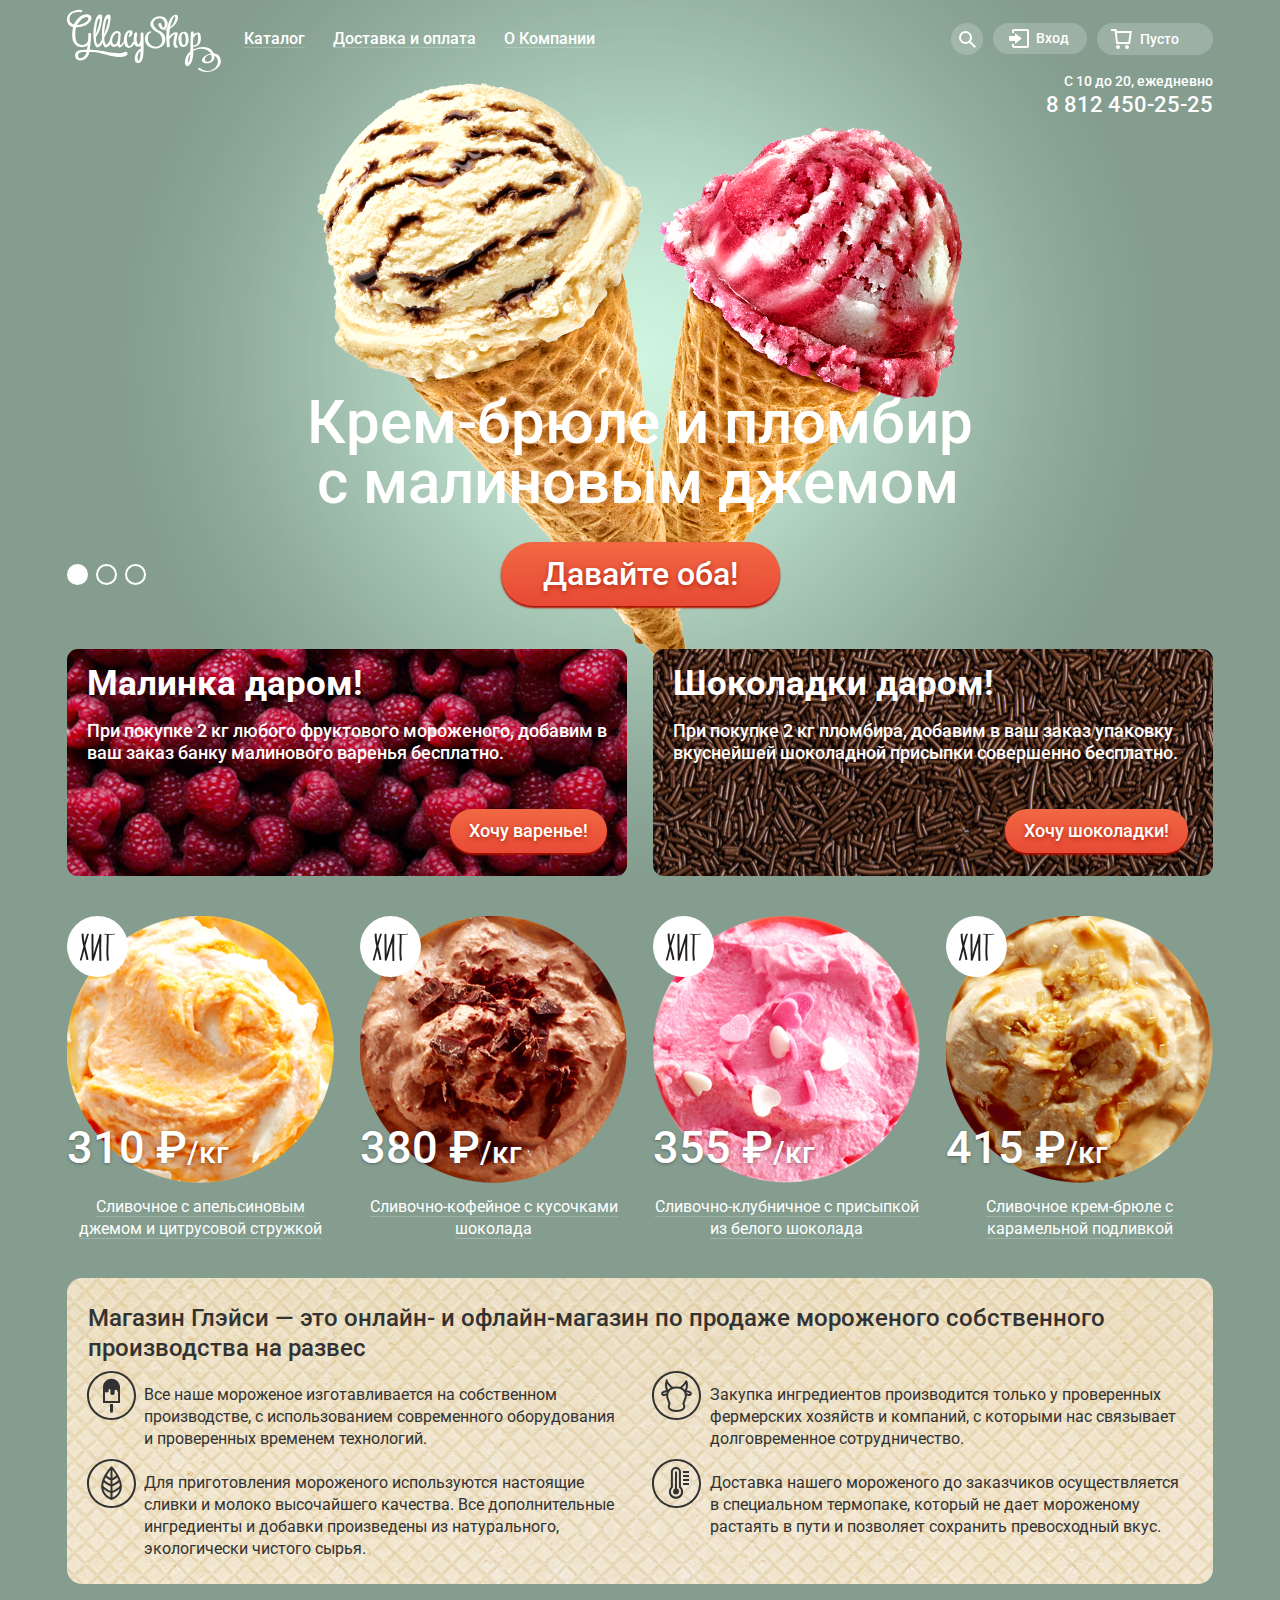
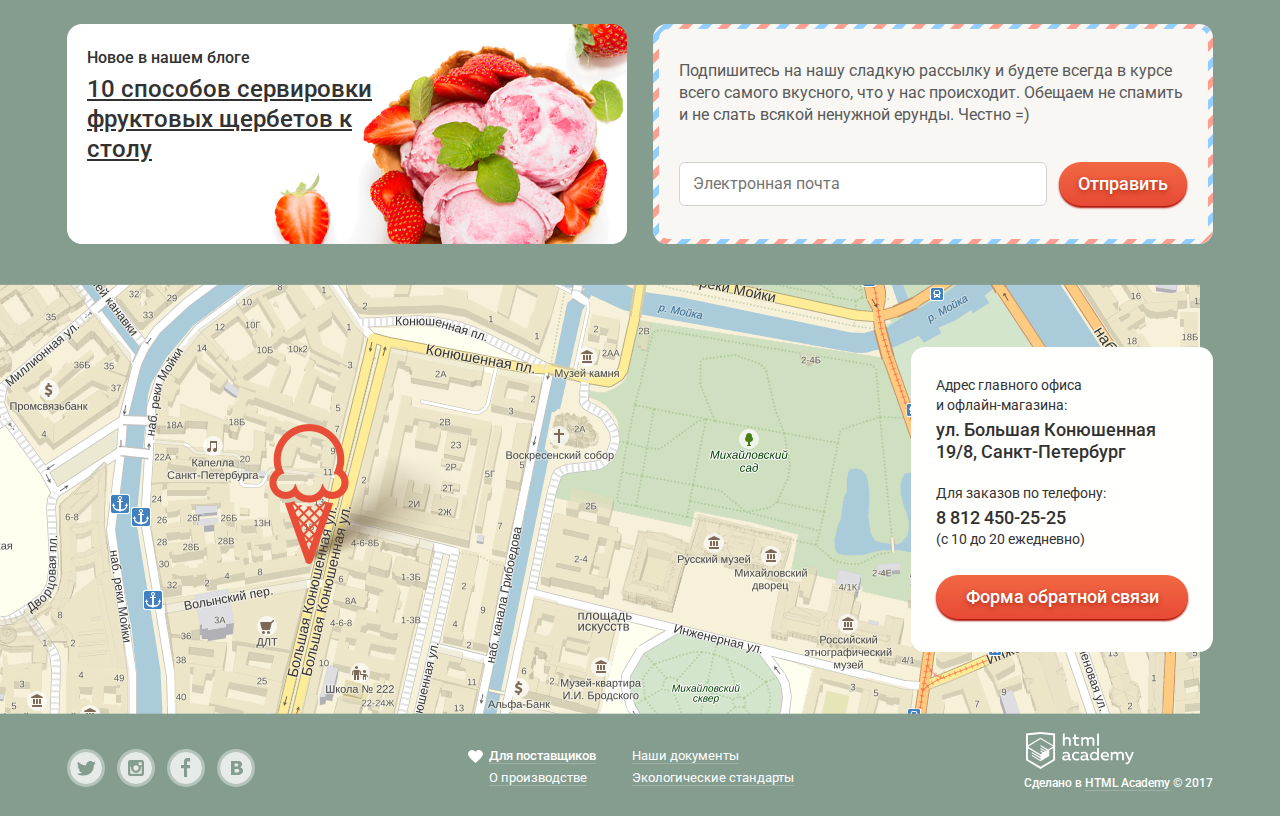
==== commit 9ec2d8b1: "stylished basket in catalog.html, finished footer in index.html" ====
--- a/index.html
+++ b/index.html
@@ -263,7 +263,7 @@
 
     <div class="about-us">
       <ul class="about-us-info">
-        <li>
+        <li class="heart">
           <a href="#">Для поставщиков</a>
         </li>
         <li>
--- a/css/style.css
+++ b/css/style.css
@@ -37,6 +37,12 @@
   width: 1146px;
   margin: 0 auto;
   padding: 0 27px;
+}
+
+.inner-page {
+  background-image: url("../img/lighting-bg.png");
+  background-repeat: repeat-x;
+  background-position: 50% 0;
 }
 
 .button {
@@ -80,12 +86,6 @@
   z-index: 1;
   display: flex;
 }
-
-/*Временные стили для выравнивания сетки*/
-.cart {
-  display: none;
-}
-/*Временные стили для выравнивания сетки*/
 
 .main-header-logo {
   width: 154px;
@@ -241,7 +241,8 @@
   padding-bottom: 14px;
 }
 
-.catalog-button:hover .catalog-navigation {
+.catalog-button:hover .catalog-navigation,
+.catalog-button:focus .catalog-navigation {
   display: block;
 }
 
@@ -378,6 +379,7 @@
   border-radius: 20px;
 }
 
+
 .button-search {
   width: 32px;
   height: 32px;
@@ -417,6 +419,11 @@
   padding-right: 34px;
   padding-bottom: 8px;
   padding-left: 43px;
+}
+
+.inner-page .button-cart {
+  padding-right: 19px;
+  padding-left: 41px;
 }
 
 .button-cart svg {
@@ -455,15 +462,97 @@
   padding: 0;
 }
 
+/*Временные стили
+.cart-items {
+  display: none;
+}
+
+.cart-sum {
+  display: none;
+}
+Временные стили*/
+
 .cart {
+  position: relative;
+}
+
+.cart-hidden {
+  position: absolute;
+  top: 36px;
+  right: 0;
+  display: none;
+  justify-content: center;
+  flex-wrap: wrap;
+  padding: 20px 15px;
   background-color: #f8f7f4;
+  border-radius: 5px;
+  box-shadow: 0px 20px 20px 0px rgba(0, 0, 0, 0.4);
+}
+
+.cart:hover .cart-hidden,
+.cart:focus .cart-hidden {
+  display: flex;
 }
 
 .cart-item {
+  display: flex;
+  justify-content: flex-start;
+  align-items: center;
+  width: 510px;
+  margin-bottom: 11px;
+  font-size: 13px;
+  line-height: 16px;
   color: #323232
 }
 
+.cart-item .modal-close {
+  width: 11px;
+  height: 11px;
+  margin-right: 14px;
+  border: none;
+  background-color: transparent;
+  background-image: url("../img/svg/cross-small.svg");
+  background-position: center;
+  background-repeat: no-repeat;
+
+  cursor: pointer;
+}
+
+.cart-title {
+  width: 220px;
+  margin: 0;
+  margin-right: 26px;
+}
+
+.cart-item:nth-child(even) .cart-title {
+  padding-top: 19px;
+}
+
+.cart-item:last-child {
+  margin-bottom: 15px;
+}
+
+.cart-amount {
+  width: 103px;
+  margin: 0;
+  margin-right: 20px;
+}
+
+.cart-price {
+  width: 65px;
+}
+
+.cart-item img {
+  width: 33px;
+  height: 33px;
+  margin-right: 14px;
+}
+
 .cart-items {
+  display: flex;
+  flex-wrap: wrap;
+  margin: 0;
+  padding: 0;
   list-style: none;
   border-bottom: 1px solid #cacac7;
 }
@@ -472,11 +561,27 @@
   color: #999999;
 }
 
-.cart-sum p {
+.cart-sum {
+  display: flex;
+  flex-direction: column;
+  align-items: flex-end;
+  width: 100%;
+  padding-top: 14px;
+}
+
+.cart-sum > p {
+  margin: 0;
+  margin-bottom: 14px;
   font-size: 15px;
   font-weight: 500;
   line-height: 18px;
   color: #323232;
+}
+
+.cart-sum .button {
+  width: 171px;
+  padding-left: 15px;
+  padding-right: 15px;
 }
 
 .phone-info {
@@ -573,7 +678,7 @@
 .slider-buttons {
   position: absolute;
   bottom: 26px;
-  left: 0;
+  left: 27px;
   display: flex;
 }
 
@@ -1091,6 +1196,7 @@
 }
 
 .catalog-item {
+  position: relative;
   width: 267px;
 }
 
@@ -1246,13 +1352,47 @@
   border-bottom: 1px solid rgba(255, 188, 158, 0.3);
 }
 
-.about-us a.heart {
+.heart {
+  position: relative;
+}
+
+.heart > a {
   font-weight: 500;
 }
 
+.heart::before {
+  content: "";
+  position: absolute;
+  top: 6px;
+  left: -21px;
+  width: 15px;
+  height: 13px;
+
+  background-image: url("../img/svg/heart.svg");
+  background-repeat: no-repeat;
+  background-position: center;
+}
+
 .copyright {
+  position: relative;
+  margin: 0;
+  padding-top: 54px;
   font-size: 12px;
+  font-weight: 500;
   line-height: 18px;
+}
+
+.copyright::before {
+  content: "";
+  position: absolute;
+  top: 10px;
+  left: 2px;
+  width: 108px;
+  height: 40px;
+
+  background-image: url("../img/svg/logo-htmlacademy.svg");
+  background-repeat: no-repeat;
+  background-position: center;
 }
 
 .copyright a {
